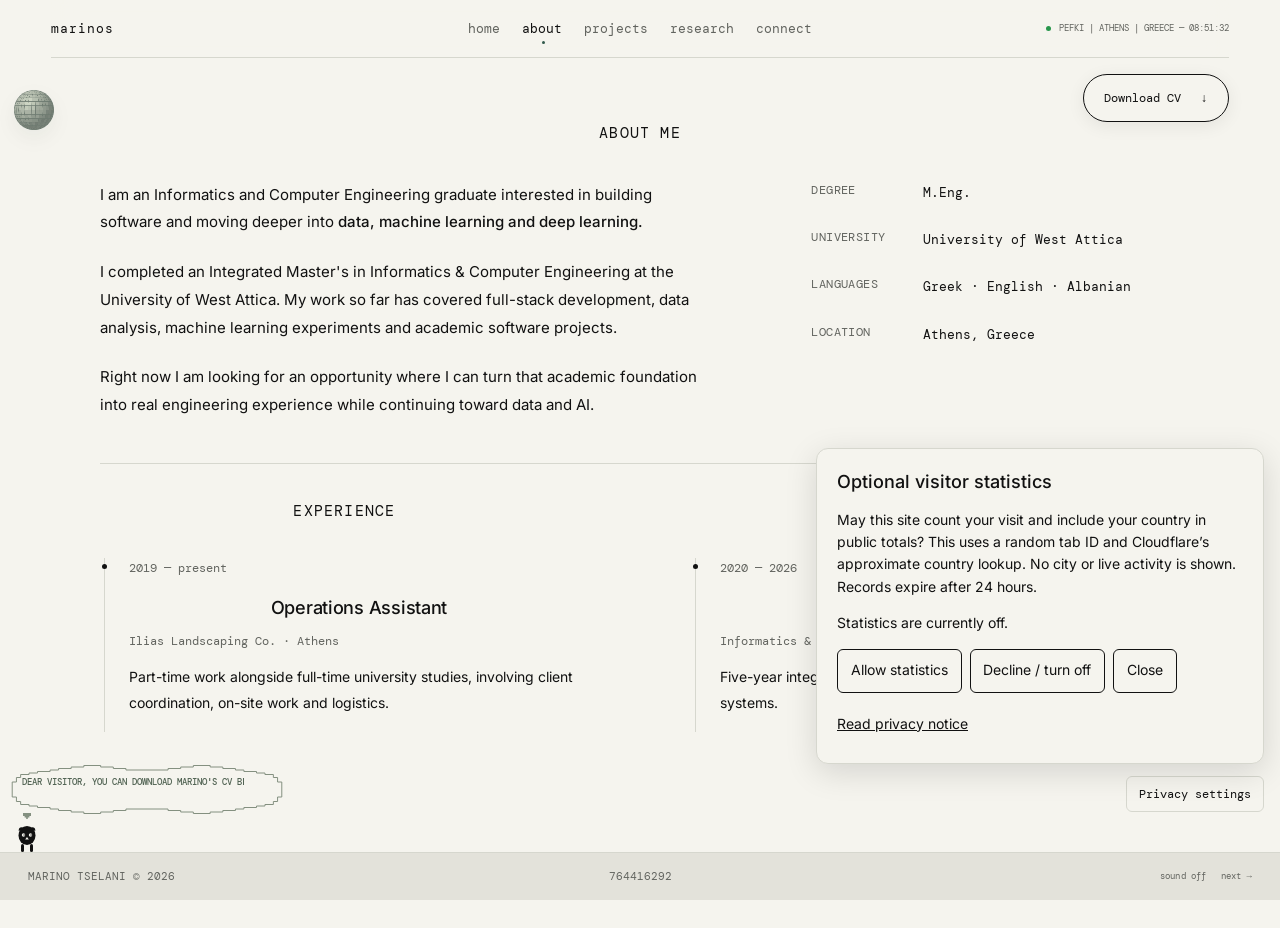
==== about.html @ c74b173d "Refresh cached assets for privacy rollout" ====
<!doctype html>
<html lang="en">
  <head>
    <meta charset="UTF-8" />
    <meta name="viewport" content="width=device-width, initial-scale=1.0" />
    <title>Marinos Tselani — About</title>
    <meta
      name="description"
      content="Marinos Tselani — Informatics and Computer Engineering graduate focused on software, data and AI."
    />

    <!-- External CSS -->
    <link rel="stylesheet" href="style.css?v=privacy-20261013" />

    <!-- External JS -->
    <script src="page-data.js?v=privacy-20261013" defer></script>
    <script src="page-router.js" defer></script>
    <script src="main.js?v=privacy-20261013" defer></script>
    <script src="home-archer.js" defer></script>
    <script src="disco-orb.js" defer></script>
    <script src="visitor-config.js" defer></script>
    <script src="privacy.js" defer></script>
    <script src="visitor-countries.js" defer></script>
    <script src="connect-globe.js" defer></script>
    <script src="globe-merge.js" defer></script>
  </head>

  <body>
    <a class="skip-link" href="#main">Skip to content</a>
    <div class="page">
      <header class="topbar">
        <a class="logo" href="index.html">marinos</a>

        <nav class="nav" id="nav" aria-label="Main navigation">
<a href="index.html">home</a>
<a href="about.html" aria-current="page">about</a>
<a href="work.html">projects</a>
<a href="research.html">research</a>
<a href="contact.html">connect</a>
</nav>

        <div class="top-meta"><span class="local-time-dot" aria-hidden="true"></span><span>PEFKI | ATHENS | GREECE — <time class="athens-clock" aria-label="Local time in Athens">--:--:--</time></span></div>
        <button class="menu" id="menu" aria-label="Open menu" aria-expanded="false" aria-controls="nav">☰</button>
      </header>

      <main id="main" class="page-content about-page">
        <button type="button" class="cv-download" aria-label="Download Marino Tselani's CV (PDF)">
          <span>Download CV</span><span aria-hidden="true">↓</span>
        </button>
<section id="about">
          <div class="section-grid">
            

            <div class="reveal">
              <h1 class="section-title typing-heading" style="--heading-characters: 8"><span class="visually-hidden">about me</span><span class="heading-typing" aria-hidden="true">about me</span></h1>

              <div class="about-copy">
                <div>
                  <p class="intro">
                    I am an Informatics and Computer Engineering graduate
                    interested in building software and moving deeper into
                    <em>data, machine learning and deep learning.</em>
                  </p>

                  <p>
                    I completed an Integrated Master's in Informatics & Computer
                    Engineering at the University of West Attica. My work so far
                    has covered full-stack development, data analysis, machine
                    learning experiments and academic software projects.
                  </p>

                  <p>
                    Right now I am looking for an opportunity where I can turn
                    that academic foundation into real engineering experience
                    while continuing toward data and AI.
                  </p>
                </div>

                <div class="info-list">
                  <div class="info-row">
                    <span>degree</span><span>M.Eng.</span>
                  </div>
                  <div class="info-row">
                    <span>university</span
                    ><span>University of West Attica</span>
                  </div>
                  <div class="info-row">
                    <span>languages</span
                    ><span>Greek · English · Albanian</span>
                  </div>
                  <div class="info-row">
                    <span>location</span><span>Athens, Greece</span>
                  </div>
                </div>
              </div>
            </div>
          </div>
        </section><section id="experience" aria-label="Experience and education">
          <div class="background-timelines reveal">
            <div class="background-column" role="group" aria-labelledby="experience-title">
              <h2 class="section-title" id="experience-title">experience</h2>
              <div class="timeline">
                <article class="job">
                  <div class="job-date">2019 — present</div>
                  <div>
                    <h3>Operations Assistant</h3>
                    <div class="org">Ilias Landscaping Co. · Athens</div>
                    <p>
                      Part-time work alongside full-time university studies,
                      involving client coordination, on-site work and logistics.
                    </p>
                  </div>
                </article>
              </div>
            </div>
            <div class="background-column" role="group" aria-labelledby="education-title">
              <h2 class="section-title" id="education-title">education</h2>
              <div class="timeline">
                <article class="job">
                  <div class="job-date">2020 — 2026</div>
                  <div>
                    <h3>Integrated Master's</h3>
                    <div class="org">
                      Informatics & Computer Engineering · University of West
                      Attica
                    </div>
                    <p>
                      Five-year integrated degree with a focus on software and
                      information systems.
                    </p>
                  </div>
                </article>
              </div>
            </div>
          </div>
        </section>

</main>

      <footer class="site-footer">
        <div class="footer-side">Marino Tselani &copy; 2026</div>


        <div class="walker-track" aria-hidden="true">
          <div class="walker">
            <svg viewBox="0 0 30 30">
              <rect
                class="leg-a"
                x="9"
                y="21"
                width="3"
                height="8"
                rx="1.5"
                fill="var(--fg)"
              />
              <rect
                class="leg-b"
                x="18"
                y="21"
                width="3"
                height="8"
                rx="1.5"
                fill="var(--fg)"
              />
              <ellipse cx="15" cy="12.5" rx="8.5" ry="9.5" fill="var(--fg)" />
              <path d="M6.8 8 C6.2 4.8 9.2 2.8 12.2 5.4 Z" fill="var(--fg)" />
              <path
                d="M23.2 8 C23.8 4.8 20.8 2.8 17.8 5.4 Z"
                fill="var(--fg)"
              />
              <circle cx="11.5" cy="12" r="1.7" fill="var(--bg)" />
              <circle cx="18.5" cy="12" r="1.7" fill="var(--bg)" />
              <circle cx="11.5" cy="12" r=".65" fill="var(--fg)" />
              <circle cx="18.5" cy="12" r=".65" fill="var(--fg)" />
              <path d="M15 14 l-1.8 2.4 h3.6 z" fill="var(--bg)" />
            </svg>
          </div>
        </div>
      </footer>
    </div>
  </body>
</html>
---- style.css ----
@font-face {
  font-family: 'DM Mono';
  font-style: normal;
  font-weight: 300;
  font-display: swap;
  src: url(assets/fonts/dm-mono-300.ttf) format('truetype');
}
@font-face {
  font-family: 'DM Mono';
  font-style: normal;
  font-weight: 400;
  font-display: swap;
  src: url(assets/fonts/dm-mono-400.ttf) format('truetype');
}
@font-face {
  font-family: 'DM Mono';
  font-style: normal;
  font-weight: 500;
  font-display: swap;
  src: url(assets/fonts/dm-mono-500.ttf) format('truetype');
}
@font-face {
  font-family: 'Inter';
  font-style: normal;
  font-weight: 400;
  font-display: swap;
  src: url(assets/fonts/inter-400.ttf) format('truetype');
}
@font-face {
  font-family: 'Inter';
  font-style: normal;
  font-weight: 500;
  font-display: swap;
  src: url(assets/fonts/inter-500.ttf) format('truetype');
}
@font-face {
  font-family: 'Inter';
  font-style: normal;
  font-weight: 600;
  font-display: swap;
  src: url(assets/fonts/inter-600.ttf) format('truetype');
}

@font-face {
  font-family: "Cascadia Code";
  font-style: normal;
  font-weight: 400;
  font-display: swap;
  src: url("assets/fonts/cascadia-code-regular.ttf") format("truetype");
}
@font-face {
  font-family: "Cascadia Code";
  font-style: italic;
  font-weight: 400;
  font-display: swap;
  src: url("assets/fonts/cascadia-code-italic.ttf") format("truetype");
}

.privacy-settings {
  position: fixed; right: 1rem; bottom: 5.5rem; z-index: 80;
  font: .75rem/1.5 var(--mono); color: var(--fg); background: var(--bg);
  border: 1px solid var(--line); border-radius: 6px; padding: .5rem .75rem;
}
.privacy-panel {
  position: fixed; right: 1rem; bottom: 8.5rem; z-index: 90;
  width: min(28rem, calc(100% - 2rem)); max-height: calc(100dvh - 10rem);
  overflow-y: auto; padding: 1.25rem; background: var(--bg); color: var(--fg);
  border: 1px solid var(--line); border-radius: 12px; box-shadow: 0 8px 32px #0002;
  font: .875rem/1.6 var(--sans);
}
.privacy-panel[hidden] { display: none; }
.privacy-panel h2, .privacy-notice h2 { margin: 0 0 .75rem; font: 500 1.125rem/1.4 var(--sans); }
.privacy-actions { display: flex; flex-wrap: wrap; gap: .5rem; }
.privacy-actions button, .privacy-notice button {
  min-height: 44px; padding: .6rem .8rem; border: 1px solid var(--fg);
  border-radius: 6px; background: var(--bg); color: var(--fg); font: inherit;
}
.privacy-actions button:disabled { opacity: .5; }
.privacy-text-link { margin-top: .75rem; padding: .5rem 0; border: 0; background: none; color: inherit; text-decoration: underline; font: inherit; }
.privacy-notice { width: min(42rem, calc(100% - 2rem)); max-height: 80dvh; overflow: auto; padding: 1.5rem; background: var(--bg); color: var(--fg); border: 1px solid var(--line); border-radius: 12px; font: 1rem/1.65 var(--sans); }
.privacy-notice::backdrop { background: #0006; }
.privacy-notice h3 { font-size: 1rem; margin-top: 1.5rem; }
.privacy-notice a { text-decoration: underline; overflow-wrap: anywhere; }
@media (max-width: 640px) {
  .privacy-settings { bottom: 8.5rem; }
  .privacy-panel { bottom: 11.5rem; max-height: calc(100dvh - 13rem); }
}
:root {
  --bg: #f5f5f1;
  --fg: #111;
  --muted: #777;
  --line: #d9d9d2;
  --accent: #111;
  --serif: Georgia, "Times New Roman", serif;
  --mono: "DM Mono", monospace;
  --sans: Inter, system-ui, -apple-system, "Segoe UI", sans-serif;
}

* {
  box-sizing: border-box;
}
html {
  scroll-behavior: smooth;
}
body {
  margin: 0;
  background: var(--bg);
  color: var(--fg);
  font-family: var(--sans);
  font-size: 14px;
  line-height: 1.5;
  padding-bottom: 58px;
}
a {
  color: inherit;
  text-decoration: none;
}
button,
input {
  font: inherit;
}

.page {
  width: min(1440px, 100%);
  margin: auto;
  padding: 0 28px;
}

/* ---------- TOP BAR ---------- */
.topbar {
  position: sticky;
  top: 0;
  z-index: 20;
  display: grid;
  grid-template-columns: 1fr auto 1fr;
  align-items: center;
  min-height: 50px;
  border-bottom: 1px solid var(--line);
  background: rgba(245, 245, 241, 0.9);
  backdrop-filter: blur(12px);
}
.logo {
  font-family: var(--mono);
  font-size: 13px;
  letter-spacing: 0.08em;
  text-transform: lowercase;
}
.nav {
  display: flex;
  gap: 22px;
  justify-content: center;
}
.nav a {
  font-family: var(--mono);
  font-size: 11px;
  text-transform: lowercase;
  color: var(--muted);
  transition: color 0.2s ease;
}
.nav a:hover {
  color: var(--fg);
}
.top-meta {
  justify-self: end;
  font-family: var(--mono);
  font-size: 10px;
  color: var(--muted);
  text-transform: uppercase;
}

/* ---------- HOME / HERO ---------- */
.home {
  min-height: auto;
  display: grid;
  grid-template-rows: auto auto;
  padding-top: 40px;
  padding-bottom: 20px;
}
.hero {
  display: flex;
  flex-direction: column;
  justify-content: center;
  min-height: 38vh;
}
.kicker {
  font-family: var(--mono);
  font-size: 10px;
  text-transform: uppercase;
  letter-spacing: 0.12em;
  color: var(--muted);
  margin-bottom: 16px;
}
.hero h1 {
  margin: 0;
  font-family: var(--serif);
  font-size: clamp(48px, 8vw, 110px);
  line-height: 0.85;
  font-weight: 400;
  letter-spacing: -0.06em;
  max-width: 1000px;
}
.hero h1 span {
  display: block;
  font-style: italic;
  margin-left: 6vw;
}
.hero-bottom {
  display: grid;
  grid-template-columns: 1fr 1fr 1fr;
  gap: 20px;
  border-top: 1px solid var(--line);
  margin-top: 30px;
  padding-top: 12px;
}
.meta-label {
  display: block;
  font-family: var(--mono);
  font-size: 9px;
  text-transform: uppercase;
  color: var(--muted);
  margin-bottom: 4px;
}
.meta-value {
  font-size: 12px;
}

/* ---------- TICKER ---------- */
.ticker {
  overflow: hidden;
  border-top: 1px solid var(--line);
  border-bottom: 1px solid var(--line);
  white-space: nowrap;
}
.ticker-track {
  display: inline-flex;
  gap: 50px;
  padding: 8px 0;
  min-width: max-content;
  animation: ticker 28s linear infinite;
}
.ticker span {
  font-family: var(--mono);
  font-size: 10px;
  text-transform: uppercase;
  color: var(--muted);
}
@keyframes ticker {
  from {
    transform: translateX(0);
  }
  to {
    transform: translateX(-50%);
  }
}

/* ---------- SECTIONS ---------- */
section {
  border-bottom: 1px solid var(--line);
  padding: 50px 0;
}
.section-grid {
  display: grid;
  grid-template-columns: 140px 1fr;
  gap: 30px;
}
.section-index {
  font-family: var(--mono);
  font-size: 10px;
  color: var(--muted);
  text-transform: uppercase;
  position: sticky;
  top: 70px;
  align-self: start;
}
.section-title {
  margin: 0 0 30px;
  font-family: var(--serif);
  font-size: clamp(36px, 5vw, 64px);
  line-height: 0.95;
  font-weight: 400;
  letter-spacing: -0.04em;
}
.intro {
  max-width: 720px;
  font-size: 18px;
  line-height: 1.4;
}
.intro em {
  font-family: var(--serif);
}

/* ---------- ABOUT ---------- */
.about-copy {
  display: grid;
  grid-template-columns: 1.4fr 0.6fr;
  gap: 40px;
}
.about-copy p {
  margin: 0 0 16px;
  font-size: 15px;
  max-width: 650px;
}
.info-list {
  border-top: 1px solid var(--line);
}
.info-row {
  display: grid;
  grid-template-columns: 90px 1fr;
  gap: 15px;
  padding: 8px 0;
  border-bottom: 1px solid var(--line);
}
.info-row span:first-child {
  font-family: var(--mono);
  font-size: 10px;
  text-transform: uppercase;
  color: var(--muted);
}

/* ---------- PROJECTS ---------- */
.project-list {
  border-top: 1px solid var(--line);
}
.project {
  position: relative;
  display: grid;
  grid-template-columns: 50px 1fr 180px;
  gap: 15px;
  align-items: start;
  padding: 14px 0;
  border-bottom: 1px solid var(--line);
  transition: padding 0.25s ease;
}
.project:hover {
  padding-left: 10px;
  padding-right: 10px;
}
.project-number {
  font-family: var(--mono);
  font-size: 10px;
  color: var(--muted);
}
.project h3 {
  margin: 0 0 4px;
  font-family: var(--serif);
  font-size: 20px;
  font-weight: 400;
  letter-spacing: -0.01em;
}
.project p {
  margin: 0;
  max-width: 650px;
  color: var(--muted);
  font-size: 13px;
}
.project-tech {
  justify-self: end;
  font-family: var(--mono);
  font-size: 9px;
  line-height: 1.7;
  text-align: right;
  text-transform: uppercase;
  color: var(--muted);
}
.project-arrow {
  position: absolute;
  right: 0;
  top: 14px;
  opacity: 0;
  transform: translateX(-8px);
  transition: 0.25s ease;
}
.project:hover .project-arrow {
  opacity: 1;
  transform: translateX(0);
}

/* ---------- EXPERIENCE ---------- */
.timeline {
  border-top: 1px solid var(--line);
}
.job {
  display: grid;
  grid-template-columns: 130px 1fr;
  gap: 20px;
  padding: 16px 0;
  border-bottom: 1px solid var(--line);
}
.job-date {
  font-family: var(--mono);
  font-size: 10px;
  color: var(--muted);
}
.job h3 {
  margin: 0 0 2px;
  font-family: var(--serif);
  font-weight: 400;
  font-size: 20px;
}
.job .org {
  font-family: var(--mono);
  font-size: 10px;
  color: var(--muted);
  text-transform: uppercase;
}
.job p {
  margin: 6px 0 0;
  max-width: 650px;
  color: var(--muted);
  font-size: 13px;
}

/* ---------- RESEARCH ---------- */
.research {
  display: grid;
  grid-template-columns: 1fr 1fr;
  gap: 30px;
}
.big-quote {
  font-family: var(--serif);
  font-size: 24px;
  line-height: 1.2;
  letter-spacing: -0.02em;
}
.research p {
  color: var(--muted);
  max-width: 600px;
  margin-top: 0;
  font-size: 13px;
}
.paper {
  margin-top: 20px;
  padding-top: 12px;
  border-top: 1px solid var(--line);
}
.paper-title {
  font-family: var(--serif);
  font-size: 18px;
}
.paper-link {
  display: inline-block;
  margin-top: 8px;
  font-family: var(--mono);
  font-size: 10px;
  text-transform: uppercase;
  border-bottom: 1px solid var(--fg);
}

/* ---------- CONNECT ---------- */
.connect {
  min-height: auto;
  padding-top: 60px;
  padding-bottom: 40px;
  display: flex;
  flex-direction: column;
  justify-content: space-between;
}
.connect-title {
  font-family: var(--serif);
  font-size: clamp(48px, 8vw, 95px);
  line-height: 0.85;
  letter-spacing: -0.06em;
  font-weight: 400;
  max-width: 1000px;
  margin-bottom: 30px;
}
.connect-title em {
  display: block;
  margin-left: 6vw;
}
.links {
  display: flex;
  flex-wrap: wrap;
  gap: 20px;
  border-top: 1px solid var(--line);
  padding-top: 14px;
}
.links a {
  font-family: var(--mono);
  font-size: 11px;
  text-transform: uppercase;
  border-bottom: 1px solid transparent;
}
.links a:hover {
  border-color: var(--fg);
}

/* ---------- FOOTER ---------- */
footer {
  display: grid;
  grid-template-columns: 1fr 1fr 1fr;
  padding: 12px 0 20px;
  font-family: var(--mono);
  font-size: 9px;
  color: var(--muted);
  text-transform: uppercase;
}
footer div:nth-child(2) {
  text-align: center;
}
footer div:last-child {
  text-align: right;
}

/* ---------- FIXED WALKER FOOTER ---------- */
.site-footer {
  position: fixed;
  left: 0;
  right: 0;
  bottom: 0;
  z-index: 50;
  height: 50px;
  background: rgba(245, 245, 241, 0.94);
  backdrop-filter: blur(12px);
  border-top: 1px solid var(--line);
  display: grid;
  grid-template-columns: 1fr 1fr 1fr;
  align-items: center;
  padding: 0 28px;
  overflow: hidden;
}

.footer-side {
  font-family: var(--mono);
  font-size: 9px;
  color: var(--muted);
  text-transform: uppercase;
}
.footer-side.center {
  text-align: center;
}
.footer-side.right {
  text-align: right;
}

.walker-track {
  position: absolute;
  left: 0;
  right: 0;
  bottom: 0;
  height: 25px;
  pointer-events: none;
  overflow: hidden;
}

.walker {
  position: absolute;
  left: -45px;
  bottom: 1px;
  width: 26px;
  height: 26px;
  animation: walkAcross 26s linear infinite;
}

.walker svg {
  width: 100%;
  height: 100%;
  display: block;
  overflow: visible;
  transform-origin: 50% 100%;
  animation: walkerBob 1.52s ease-in-out infinite;
}

.walker .leg-a,
.walker .leg-b {
  transform-box: view-box;
  animation: walkerStride 1.52s cubic-bezier(.45, 0, .55, 1) infinite;
}
.walker .leg-a {
  transform-origin: 10.5px 21px;
}
.walker .leg-b {
  transform-origin: 19.5px 21px;
  animation-delay: -.76s;
}

@keyframes walkAcross {
  from { transform: translateX(0); }
  to { transform: translateX(calc(100vw + 80px)); }
}

/* Two soft rises per stride, with a little weight shifting between feet. */
@keyframes walkerBob {
  0%, 100% { transform: translateY(0) rotate(-1.5deg); }
  25% { transform: translateY(-.8px) rotate(0deg); }
  50% { transform: translateY(0) rotate(1.5deg); }
  75% { transform: translateY(-.8px) rotate(0deg); }
}

/* The returning foot lifts slightly; both legs meet the loop seamlessly. */
@keyframes walkerStride {
  0%, 100% { transform: translateY(0) rotate(-18deg); }
  25% { transform: translateY(0) rotate(0deg); }
  50% { transform: translateY(0) rotate(18deg); }
  75% { transform: translateY(-1.3px) rotate(0deg); }
}
/* ---------- REVEAL ---------- */
.js-reveal .reveal {
  opacity: 0;
  transform: translateY(20px);
  transition:
    opacity 0.6s ease,
    transform 0.6s ease;
}
.js-reveal .reveal.visible {
  opacity: 1;
  transform: none;
}

/* ---------- MOBILE RESPONSIVE ---------- */
@media (max-width: 800px) {
  body {
    padding-bottom: 60px;
  }
  .site-footer {
    height: 60px;
    padding: 0 18px;
    grid-template-columns: 1fr 1fr;
  }
  .footer-side.center {
    display: none;
  }
  .footer-side.right {
    text-align: right;
  }
  .walker-track {
    height: 24px;
  }
  .page {
    padding: 0 18px;
  }
  .topbar {
    grid-template-columns: 1fr auto;
  }
  .nav {
    display: none;
    position: absolute;
    top: 50px;
    left: 0;
    right: 0;
    background: var(--bg);
    border-bottom: 1px solid var(--line);
    padding: 16px;
    flex-direction: column;
    gap: 12px;
  }
  .nav.open {
    display: flex;
  }
  .top-meta {
    display: none;
  }
  .menu {
    display: block;
    border: 0;
    background: none;
    font-family: var(--mono);
    font-size: 14px;
  }
  .hero h1 {
    font-size: clamp(48px, 14vw, 80px);
  }
  .hero h1 span {
    margin-left: 8vw;
  }
  .hero-bottom {
    grid-template-columns: 1fr;
    gap: 12px;
  }
  section {
    padding: 40px 0;
  }
  .section-grid {
    grid-template-columns: 1fr;
    gap: 20px;
  }
  .section-index {
    position: static;
  }
  .section-title {
    margin-bottom: 25px;
  }
  .about-copy,
  .research {
    grid-template-columns: 1fr;
    gap: 25px;
  }
  .project {
    grid-template-columns: 35px 1fr;
  }
  .project-tech {
    grid-column: 2;
    justify-self: start;
    text-align: left;
  }
  .project-arrow {
    display: none;
  }
  .job {
    grid-template-columns: 1fr;
    gap: 6px;
  }
  .connect-title {
    font-size: clamp(48px, 14vw, 80px);
  }
  footer {
    grid-template-columns: 1fr;
    gap: 6px;
  }
  footer div {
    text-align: left !important;
  }
}

@media (min-width: 801px) {
  .menu {
    display: none;
  }
}

/* Editorial refinement */
:root { --bg: #f5f4ee; --muted: #62645f; --line: #d6d7ce; --accent: #31594b; }
::selection { background: #cbdac5; color: #111; }
:focus-visible { outline: 2px solid var(--accent); outline-offset: 5px; }
.skip-link { position: fixed; top: -80px; left: 20px; z-index: 100; padding: 12px; background: var(--fg); color: var(--bg); }
.skip-link:focus { top: 12px; }
.page { padding-inline: clamp(20px, 4vw, 64px); }
.topbar { min-height: 58px; background: rgba(245,244,238,.95); }
.nav a { padding-block: 14px; position: relative; }
.nav a[aria-current="page"] { color: var(--fg); }
.nav a[aria-current="page"]::after { content: ''; position: absolute; height: 3px; width: 3px; border-radius: 50%; background: var(--accent); bottom: 8px; left: 50%; }
section { scroll-margin-top: 82px; padding-block: 88px; }
.home { padding-block: 56px 30px; }
.hero { position: relative; min-height: 430px; padding-bottom: 25px; }
.hero h1 { font-size: clamp(80px, 11vw, 154px); line-height: .89; }
.hero h1 span { margin-top: 7px; }
.kicker { margin-bottom: 34px; }
.hero-note { position: absolute; right: 0; bottom: 28px; width: 32%; }
.availability { font: 10px var(--mono); text-transform: uppercase; letter-spacing: .05em; }
.availability i { display: inline-block; width: 6px; height: 6px; background: var(--accent); border-radius: 50%; margin-right: 7px; }
.hero-note p { font-size: clamp(18px, 2vw, 26px); line-height: 1.35; letter-spacing: -.04em; }
.hero-actions { display: flex; flex-wrap: wrap; gap: 16px; font: 10px var(--mono); }
.hero-actions a { border-bottom: 1px solid var(--line); padding-block: 8px; }
.hero-actions a:hover { border-color: var(--fg); }
.hero-bottom { margin-top: 12px; padding-top: 20px; }
.ticker-track { gap: 0; }
.ticker-track span { padding-right: 50px; }
.section-grid { grid-template-columns: 160px minmax(0,1fr); gap: 32px; }
.section-index { top: 95px; }
.section-title { font-size: clamp(44px, 6vw, 80px); margin-bottom: 40px; }
.about-copy { grid-template-columns: minmax(0,1.3fr) minmax(0,.7fr); }
.about-copy p.intro { font-size: 21px; line-height: 1.5; }
.about-copy p:not(.intro) { color: var(--muted); line-height: 1.8; }
.info-row { padding-block: 13px; font-size: 12px; }
.project { grid-template-columns: 36px minmax(0,1fr) 135px; padding-block: 27px; gap: 20px; transition: background .25s; }
.project:hover { padding: 27px 0; background: #eeeee5; }
.project h3 { font-family: var(--serif); font-size: clamp(24px, 2.6vw, 34px); font-weight: 400; line-height: 1.15; margin: 0 0 14px; letter-spacing: -.025em; }
.project p { color: var(--muted); font-size: 14px; line-height: 1.7; max-width: 540px; margin: 0; }
.project-tech { font: 10px/1.9 var(--mono); color: var(--muted); }
.repo-label { display: block; margin-top: 10px; color: var(--accent); font: 10px var(--mono); letter-spacing: 0; }
.big-quote { font-size: clamp(28px,3.2vw,42px); max-width: 450px; }
.research p { font-family: var(--sans); font-size: 14px; line-height: 1.8; }
.job { padding-block: 25px; }
.job h3 { font-size: 26px; }
.connect { padding-block: 75px 65px; }
.connect .section-index { position: static; margin-bottom: 36px; }
.connect-title { font-size: clamp(80px,12vw,160px); }
.links a { padding-block: 10px; }
.site-footer { height: 48px; padding: 0 28px; background: #e3e2da; }
body { padding-bottom: 48px; }
@media (max-width: 1000px) {
 .section-grid { grid-template-columns: 110px minmax(0,1fr); }
 .hero-note { width: 34%; }
 .top-meta { font-size: 8px; }
}
@media (max-width: 800px) {
 .nav { top: 58px; padding: 12px 20px; box-shadow: 0 18px 24px #1111110a; gap: 0; }
 .nav a { padding-block: 14px; }
 .nav a[aria-current="page"]::after { left: auto; right: 0; bottom: 50%; }
 .menu { min-width: 44px; min-height: 44px; cursor: pointer; }
 .home { padding-top: 34px; }
 .hero { min-height: 0; }
 .hero h1 { font-size: clamp(72px,16vw,120px); }
 .kicker { font-size: 9px; max-width: 270px; line-height: 1.8; margin-bottom: 24px; }
 .hero-note { position: static; width: 100%; margin-top: 38px; }
 .hero-note p { font-size: 22px; }
 .hero-note p br { display: none; }
 .hero-actions { gap: 24px; }
 .hero-bottom { grid-template-columns: 1fr 1fr; gap: 20px; }
 .hero-bottom > div:last-child { grid-column: 1 / -1; }
 section { padding-block: 56px; }
 .section-grid, .about-copy { grid-template-columns: minmax(0,1fr); }
 .section-grid { gap: 26px; }
 .project { grid-template-columns: 24px minmax(0,1fr); gap: 12px; }
 .project-tech { grid-column: 2; line-height: 1.8; }
 .project-tech br { display: none; }
 .project-tech br::after { content: ' / '; }
 .project-tech { display: flex; flex-wrap: wrap; gap: 6px 12px; }
 .site-footer { padding-inline: 20px; }
 .site-footer .footer-side.right { text-align: right !important; }
}
@media (prefers-reduced-motion: reduce) {
 html { scroll-behavior: auto; }
 *, *::before, *::after { animation: none !important; transition: none !important; }
 .js-reveal .reveal { opacity: 1; transform: none; }
 .walker { left: 46%; }
}

.project-tech span { display: block; }

/* Separate pages share a consistent shell. */
.page-content { min-height: calc(100svh - 114px); }
.page-content > section:first-child { border-bottom: 0; }
.page-content > .home { min-height: calc(100svh - 114px); display: flex; flex-direction: column; justify-content: center; }
.page-content > .home .hero { flex: 1; }
.page-content > .home .hero-bottom { margin-bottom: 14px; }
.page-content > .connect { min-height: calc(100svh - 114px); }
.page-content > #about { padding-bottom: 30px; }
.page-content > #experience { padding-top: 35px; }
@media (max-width: 800px) {
 .page-content > .home .hero { flex: none; }
 .page-content > .home { gap: 28px; }
 .page-content > .connect { justify-content: center; gap: 24px; }
 .page-content > .connect .section-index { margin-bottom: 0; }
}

/* The character walks on the footer's top border, above its content. */
.site-footer { overflow: visible; grid-template-columns: 1fr; padding-block: 0; text-align: center; }
.site-footer .footer-side { text-transform: none; }
.walker-track { top: auto; bottom: 100%; height: 36px; overflow: hidden; }
.walker { bottom: 0; width: 30px; height: 30px; }
body { padding-bottom: 84px; }

/* Quiet landing page: navigation, open space, and the walking footer. */
.visually-hidden {
  position: absolute; width: 1px; height: 1px; padding: 0; margin: -1px;
  overflow: hidden; clip-path: inset(50%); white-space: nowrap; border: 0;
}
body.minimal-home { padding-bottom: 48px; }
.minimal-home .page-content { min-height: calc(100svh - 114px); }

/* Centred welcome with a silent, idle orb. Audio reactivity can be added later. */
body.welcome-home { padding-bottom: 84px; }
.welcome-home .page-content { min-height: calc(100svh - 150px); display: grid; place-items: center; }
.welcome {
  position: relative; top: -56px; width: 100%; padding: 30px 0 36px; text-align: center;
  display: flex; flex-direction: column; align-items: center;
}
.welcome-eyebrow { margin: 2px 0 19px; font: 10px/1.8 var(--mono); letter-spacing: .13em; text-transform: uppercase; color: var(--muted); }
.welcome h1 { margin: 0; font: 400 clamp(34px, 5.5vw, 72px)/1.12 "Cascadia Code", Consolas, monospace; letter-spacing: -.045em; }
.welcome h1 em { font-weight: 400; }
.welcome-intro { margin: 22px 0 0; font-family: "Cascadia Code", Consolas, monospace; font-size: 14px; line-height: 1.85; color: var(--muted); max-width: 430px; }
.welcome-links { display: flex; justify-content: center; flex-wrap: wrap; gap: 10px 28px; margin-top: 26px; }
.welcome-links a { font: 11px/1.5 var(--mono); padding: 12px 0; border-bottom: 1px solid var(--line); transition: border-color .2s, color .2s; }
.welcome-links a:hover { color: var(--accent); border-color: var(--accent); }
.welcome-links span { display: inline-block; margin-left: 8px; }
.welcome-orbit { position: relative; top: -24px; width: min(320px, 100%); height: 230px; isolation: isolate; }
.orb-drift { position: absolute; left: 50%; top: 47%; width: 96px; height: 96px; margin: -48px 0 0 -48px; animation: orb-drift 7s ease-in-out infinite; }
.orb-vibration { width: 100%; height: 100%; animation: orb-vibration 2.8s ease-in-out infinite; }
.welcome-orb {
  width: 100%; height: 100%; border-radius: 50%;
  background: radial-gradient(ellipse at 30% 22%, #ffffffeb 0%, #e0e5dc 16%, #99aaa0 39%, #526960 62%, #233d33 83%, #172f26 100%);
  box-shadow: inset -9px -12px 17px #152c3940, inset 4px 3px 10px #ffffff8a, 0 8px 24px #22382d18;
  position: relative;
}
.welcome-orb::after { content: ''; position: absolute; inset: 8%; border-radius: 50%; background: radial-gradient(ellipse at 35% 18%, #fff9, transparent 46%); }
.orb-wave { position: absolute; inset: 0; border: 1px solid #506d5d; border-radius: 50%; opacity: 0; animation: orb-wave 4.8s ease-out infinite; z-index: -1; }
.orb-wave:nth-child(2) { animation-delay: -1.6s; }
.orb-wave:nth-child(3) { animation-delay: -3.2s; }
.orb-shadow { position: absolute; left: 50%; bottom: 20px; width: 80px; height: 8px; margin-left: -40px; border-radius: 50%; background: #344b3824; filter: blur(6px); animation: orb-shadow 7s ease-in-out infinite; }
@keyframes orb-drift {
  0%,100% { transform: translate(-7px, 4px); }
  35% { transform: translate(8px, -9px); }
  70% { transform: translate(3px, -2px); }
}
@keyframes orb-vibration {
  0%,100% { transform: scale(1); }
  43% { transform: translate(.7px,-.5px) scale(1.025); }
  50% { transform: translate(-.7px,.5px) scale(1.015); }
  58% { transform: translate(.5px,0) scale(1.025); }
}
@keyframes orb-wave {
  0% { transform: scale(.85); opacity: 0; }
  18% { opacity: .22; }
  100% { transform: scale(2.5); opacity: 0; }
}
@keyframes orb-shadow {
  0%,100% { transform: scaleX(1); opacity: .8; }
  35% { transform: scaleX(.8); opacity: .45; }
  70% { transform: scaleX(.9); opacity: .65; }
}
@media (max-width: 480px) {
  .welcome { top: -28px; padding-top: 15px; }
  .welcome-orbit { top: -16px; height: 200px; }
  .orb-drift { width: 80px; height: 80px; margin: -40px 0 0 -40px; }
  .welcome-eyebrow { font-size: 9px; letter-spacing: .08em; }
  .welcome-intro { font-size: 13px; }
  .welcome-links { gap: 10px 22px; }
}
@media (prefers-reduced-motion: reduce) {
  .orb-wave { opacity: .12; transform: scale(1.65); }
  .orb-wave:nth-child(2), .orb-wave:nth-child(3) { display: none; }
}

/* A quiet multilingual greeting with a stable footprint between languages. */
.welcome-greeting {
  margin: 2px 0 19px;
  min-height: 42px;
  width: 100%;
  font: 400 clamp(22px, 4.5vw, 30px)/1.4 "Cascadia Code", Consolas, monospace;
  color: var(--fg);
}
.welcome-word {
  display: inline-block;
  opacity: 1;
  transform: translateY(0);
  transition: opacity 350ms ease, transform 350ms ease;
}
.welcome-word.is-changing { opacity: 0; transform: translateY(5px); }
/* Home navigation lives beneath the introduction. */
.welcome-home .topbar { grid-template-columns: 1fr auto; }
.welcome-home .welcome-links { align-items: center; flex-wrap: nowrap; gap: clamp(4px, 1.3vw, 12px); }
.welcome-home .welcome-links a { font-size: clamp(9px, 2.4vw, 11px); border-bottom-color: transparent; }
.welcome-home .welcome-links a:hover,
.welcome-home .welcome-links a[aria-current="page"] { color: var(--accent); border-bottom-color: var(--accent); }
.welcome-home .welcome-links .nav-divider { margin: 0; color: var(--muted); font: 11px/1 var(--mono); }
.welcome-prefix { display: inline-block; width: 4.2ch; margin-right: .45em; overflow: hidden; vertical-align: baseline; font-size: .45em; letter-spacing: -.025em; white-space: nowrap; animation: welcome-prefix-fade 2s ease-in-out 4s forwards; }
@media (max-width: 480px) {
  .welcome h1 { font-size: clamp(22px, 6.2vw, 30px); }
}
@keyframes welcome-prefix-fade {
  from { opacity: 1; width: 4.2ch; margin-right: .45em; }
  to { opacity: 0; width: 0; margin-right: 0; }
}

/* The footer companion pauses, blinks, and looks in his walking direction. */
.walker.walker-behavior { left: 0; animation: none; will-change: transform; }
.walker-behavior svg,
.walker-behavior .leg-a,
.walker-behavior .leg-b { animation: none; transition: none; }
.walker-behavior.is-resting svg,
.walker-behavior.is-resting .leg-a,
.walker-behavior.is-resting .leg-b { animation: none; transform: none; }
.walker-behavior circle { transform-box: fill-box; transform-origin: center; }
.walker-behavior circle[r=".65"] { translate: .6px 0; transition: translate .35s ease; }
.walker-behavior.is-facing-left circle[r=".65"] { translate: -.6px 0; }
.walker-behavior.is-blinking circle { animation: walkerBlink .22s ease-in-out; }
@keyframes walkerBlink {
  0%, 100% { transform: scaleY(1); }
  45%, 55% { transform: scaleY(.08); }
}
/* Home-only: a, i and o become the archer; the remaining letters close to mrns. */
.logo-morph { position: relative; width: 4.9em; height: 24px; display: flex; align-items: center; overflow: visible; }
.logo-letters { display: flex; letter-spacing: 0; }
.logo-letters > span { display: inline-block; width: .7em; flex: none; }
.home-archer { position: absolute; left: 64px; bottom: -1px; width: 48px; height: 43.5px; overflow: visible; pointer-events: none; color: var(--fg); }
.archer-figure { opacity: 0; transition: opacity .75s ease; }
.archer-loaded-arrow { opacity: 0; }
.letters-merging .logo-letters > :is([data-letter="a"], [data-letter="i"], [data-letter="o"]) { animation: logo-letter-merge 1.8s cubic-bezier(.4, 0, .2, 1) forwards; }
.logo-letters > :is([data-letter="r"], [data-letter="n"], [data-letter="s"]) { transition: transform 1s ease-in-out; }
.archer-ready [data-letter="r"] { transform: translateX(-.7em); }
.archer-ready [data-letter="n"] { transform: translateX(-1.4em); }
.archer-ready [data-letter="s"] { transform: translateX(-2.1em); }
.archer-ready .archer-figure { opacity: 1; }
.archer-flight { position: fixed; inset: 0; width: 100%; height: 100%; z-index: 55; pointer-events: none; overflow: hidden; color: var(--fg); }
@keyframes logo-letter-merge {
  0% { transform: translate(0, 0); opacity: 1; }
  75% { transform: translate(var(--merge-x), var(--merge-y)); opacity: 1; }
  100% { transform: translate(var(--merge-x), var(--merge-y)) scale(.65); opacity: 0; }
}
@media (prefers-reduced-motion: reduce) {
  .home-archer, .archer-flight { display: none; }
  .logo-letters > span { transform: none !important; opacity: 1 !important; }
}
/* Quiet, keyboard-accessible music control alongside the footer credit. */
.site-footer.has-music { grid-template-columns: 1fr auto; gap: 16px; text-align: left; }
.sound-toggle {
  appearance: none;
  border: 0;
  padding: 12px 0 12px 12px;
  background: transparent;
  color: var(--muted);
  font: 10px/1.4 var(--mono);
  letter-spacing: .02em;
  cursor: pointer;
  min-height: 44px;
  transition: color .2s ease;
}
.sound-toggle:hover, .sound-toggle[aria-pressed="true"] { color: var(--fg); }
.sound-toggle:focus-visible { outline: 1px solid var(--fg); outline-offset: 3px; border-radius: 2px; }

/* Live bass and amplitude from the music analyser drive the orb and its rings. */
.welcome-orbit { --music-bass: 0; --music-level: 0; --music-kick: 0; --music-shimmer: 0; }
.welcome-orb { transform: scale(1); transition: transform .35s ease; }
.is-sound-reactive .orb-vibration { animation-play-state: paused; }
.is-sound-reactive .welcome-orb {
  transform: scale(calc(1 + var(--music-bass) * .24 + var(--music-kick) * .09));
  transition: none;
}
.is-sound-reactive .orb-wave { animation: none; opacity: 0; }
.music-ripple {
  position: absolute;
  inset: 0;
  border: 1px solid #506d5d;
  border-radius: 50%;
  opacity: 0;
  pointer-events: none;
  z-index: -1;
}
@media (prefers-reduced-motion: reduce) {
  .music-ripple { display: none; }
}
@media (prefers-reduced-motion: reduce) {
  .welcome-orb { transform: none !important; transition: none; }
}

/* High percussion gently shifts the existing reflection instead of flashing. */
.is-sound-reactive .welcome-orb::after {
  transform: translateY(calc(var(--music-shimmer) * -1.5px));
  opacity: calc(.82 + var(--music-shimmer) * .18);
}
@media (prefers-reduced-motion: reduce) {
  .is-sound-reactive .welcome-orb::after { transform: none; opacity: 1; }
}
/* A small companion follows the viewport perimeter, outside the reading column. */
.welcome-orbit.orb-companion {
  position: fixed; inset: 90px auto auto 14px; width: 40px; height: 40px;
  z-index: 40; opacity: .65; pointer-events: none;
  animation: companion-travel 90s linear infinite;
}
.orb-companion .orb-drift { top: 0; left: 0; margin: 0; width: 40px; height: 40px; animation: none; }
.orb-companion .orb-shadow { display: none; }
.orb-companion .music-ripple { border-color: #506d5d70; }
@keyframes companion-travel {
  0%, 100% { transform: translate(0, 0); }
  24% { transform: translate(0, calc(100dvh - 190px)); }
  26% { transform: translate(12px, calc(100dvh - 178px)); }
  49% { transform: translate(calc(100vw - 80px), calc(100dvh - 178px)); }
  51% { transform: translate(calc(100vw - 68px), calc(100dvh - 190px)); }
  74% { transform: translate(calc(100vw - 68px), 0); }
  76% { transform: translate(calc(100vw - 80px), -12px); }
  98% { transform: translate(12px, -12px); }
}
@media (max-width: 800px), (prefers-reduced-motion: reduce) {
  .welcome-orbit.orb-companion { animation: none; inset: auto 14px 66px auto; width: 32px; height: 32px; opacity: .45; }
  .orb-companion .orb-drift { width: 32px; height: 32px; }
  .orb-companion .music-ripple, .orb-companion .orb-wave { display: none; }
}

/* Minimal scrollbars retain native dragging, wheel, touch, and keyboard input. */
html {
  scrollbar-width: thin;
  scrollbar-color: #8b998c transparent;
}
::-webkit-scrollbar { width: 5px; height: 5px; }
::-webkit-scrollbar-track { background: transparent; }
::-webkit-scrollbar-thumb {
  background: #8b998c;
  border-radius: 999px;
}
::-webkit-scrollbar-thumb:hover { background: #526960; }
::-webkit-scrollbar-button { display: none; width: 0; height: 0; }
::-webkit-scrollbar-corner { background: transparent; }
@media (forced-colors: active) {
  html { scrollbar-color: auto; }
}

.music-controls { display: flex; align-items: center; gap: 14px; }
.music-controls .sound-toggle { padding-inline: 0; }
.next-track { font-size: 9px; }
.next-track:disabled { opacity: .35; cursor: default; }

.music-status:not([hidden]) {
  position: absolute; right: 20px; bottom: calc(100% + 8px);
  max-width: min(340px, calc(100vw - 40px)); padding: 8px 12px;
  color: var(--fg); background: var(--bg); border: 1px solid var(--line);
  font: 10px/1.5 var(--mono); text-align: left;
}

/* Uppercase footer with a quiet, continuously updating seconds counter. */
.site-footer .footer-side, .footer-counter { text-transform: uppercase; }
.site-footer .sound-toggle { text-transform: none; }
.site-footer.has-counter { grid-template-columns: 1fr auto 1fr; gap: 16px; }
.has-counter .footer-side { grid-column: 1; grid-row: 1; }
.has-counter .music-controls { grid-column: 3; grid-row: 1; justify-self: end; }
.footer-counter {
  grid-column: 2; grid-row: 1;
  color: var(--muted); font: 9px/1.4 var(--mono);
  font-variant-numeric: tabular-nums; white-space: nowrap;
}
@media (max-width: 640px) {
  .site-footer.has-counter { height: 72px; grid-template-columns: 1fr auto; grid-template-rows: 44px 22px; gap: 0 12px; }
  .has-counter .music-controls { grid-column: 2; }
  .footer-counter { grid-column: 1 / -1; grid-row: 2; justify-self: center; font-size: 8px; }
  body { padding-bottom: 108px; }
  .welcome-orbit.orb-companion { bottom: 90px; }
}

/* Speaker-like expansion stays centered; the roaming companion is subtler. */
.is-sound-reactive .welcome-orb { transform-origin: 50% 50%; }
.is-sound-reactive.orb-companion .welcome-orb {
  transform: scale(calc(1 + var(--music-bass) * .14 + var(--music-kick) * .05));
}
@media (prefers-reduced-motion: reduce) {
  .is-sound-reactive.orb-companion .welcome-orb { transform: none; }
}

/* Mid/high halo experiment: remove this block to hide only the new halo. */
.music-halo {
  position: absolute; width: 180%; height: 180%; left: -40%; top: -40%;
  pointer-events: none; overflow: visible; z-index: 0;
  fill: none; stroke: #506d5d; stroke-width: 1.1;
  stroke-linecap: round; stroke-linejoin: round;
  opacity: 0; transition: opacity .4s ease;
}
.is-sound-reactive .music-halo { opacity: calc(.12 + var(--halo-energy, 0) * .25); }
.is-sound-reactive.orb-companion .music-halo { opacity: calc(.10 + var(--halo-energy, 0) * .18); }
@media (prefers-reduced-motion: reduce) {
  .music-halo { display: none; }
}

/* Keep the halo behind the solid orb, following the same bass expansion. */
.orb-vibration { position: relative; isolation: isolate; }
.welcome-orb { z-index: 1; }
.is-sound-reactive .music-halo {
  transform: scale(calc(1 + var(--music-bass) * .24 + var(--music-kick) * .09));
}
.is-sound-reactive.orb-companion .music-halo {
  transform: scale(calc(1 + var(--music-bass) * .14 + var(--music-kick) * .05));
}

/* Athens local time with a soft, muted green status light. */
.top-meta { display: inline-flex; align-items: center; gap: 8px; white-space: nowrap; }
.athens-clock { font-variant-numeric: tabular-nums; }
.local-time-dot {
  width: 5px; height: 5px; flex: 0 0 5px; border-radius: 50%;
  background: #27964b; animation: local-time-blink 2.4s ease-in-out infinite;
}
@keyframes local-time-blink { 0%, 100% { opacity: 1; } 50% { opacity: .25; } }
@media (max-width: 800px) {
  .topbar { grid-template-columns: auto 1fr auto; gap: 10px; }
  .welcome-home .topbar { grid-template-columns: auto 1fr; }
  .top-meta { font-size: 7px; gap: 5px; }
}
@media (prefers-reduced-motion: reduce) { .local-time-dot { animation: none; } }

/* BEGIN EXPERIMENTAL ORB DESIGN — remove this block to restore the original sphere. */
.welcome-orb {
  border-radius: calc(49% + var(--music-kick, 0) * 1%) 51% 49% 51% / 51% 49% calc(51% - var(--music-kick, 0) * 1%) 49%;
  background: radial-gradient(ellipse at 30% 22%, #f2f4e9 0%, #d7dfce 16%, #9eafa0 39%, #607969 62%, #304c3d 83%, #243d31 100%);
  box-shadow: inset -8px -10px 17px #18332638, inset 4px 3px 12px #ffffff75, 0 8px 24px #22382d18;
}
.welcome-orb::before {
  content: ''; position: absolute; inset: 0; border-radius: inherit;
  pointer-events: none; opacity: .065; mix-blend-mode: soft-light;
  background-image: url("data:image/svg+xml,%3Csvg xmlns='http://www.w3.org/2000/svg' width='128' height='128' viewBox='0 0 128 128'%3E%3Cfilter id='grain'%3E%3CfeTurbulence type='fractalNoise' baseFrequency='.82' numOctaves='3' stitchTiles='stitch'/%3E%3C/filter%3E%3Crect width='100%25' height='100%25' filter='url(%23grain)' opacity='.7'/%3E%3C/svg%3E");
  background-size: 96px 96px;
}
.welcome-orb::after {
  inset: 8%; border-radius: inherit; pointer-events: none;
  background: radial-gradient(ellipse at 35% 18%, #ffffff75, transparent 48%);
}
@media (prefers-reduced-motion: reduce) {
  .welcome-orb { border-radius: 49% 51% 49% 51% / 51% 49% 51% 49%; }
}
/* END EXPERIMENTAL ORB DESIGN */

.footer-counter { opacity: 1; transition: opacity 220ms ease; }
.footer-counter.is-fading { opacity: 0; }
@media (prefers-reduced-motion: reduce) { .footer-counter { transition: none; } }

/* The footer companion speaks while resting; its bubble stays inside the viewport. */
.character-speech {
  position: absolute; bottom: calc(100% + 43px); left: 12px;
  width: max-content; max-width: min(260px, calc(100vw - 24px));
  padding: 9px 12px; border: 1px solid var(--line); border-radius: 8px;
  background: var(--bg); color: var(--muted); font: 10px/1.5 var(--mono);
  text-align: left; text-transform: none; pointer-events: none;
  opacity: 0; visibility: hidden; transform: translateY(3px);
  transition: opacity 250ms ease, transform 250ms ease, visibility 250ms;
}
.character-speech::after {
  content: ''; position: absolute; top: calc(100% - 4px); left: var(--speech-tail, 50%);
  width: 7px; height: 7px; background: var(--bg);
  border-right: 1px solid var(--line); border-bottom: 1px solid var(--line);
  transform: translateX(-50%) rotate(45deg);
}
.character-speech.is-visible { opacity: 1; visibility: visible; transform: translateY(0); }
@media (prefers-reduced-motion: reduce) { .character-speech { transition: none; transform: none; } }

/* Footer-style speech with a stable layout and a typewriter cursor. */
.character-speech { display: grid; font: 9px/1.5 var(--mono); text-transform: uppercase; }
.speech-layout, .speech-copy { grid-area: 1 / 1; overflow-wrap: anywhere; }
.speech-layout { visibility: hidden; }
.speech-cursor { display: inline-block; width: 1ch; color: var(--fg); animation: speech-caret 1s step-end infinite; }
@keyframes speech-caret { 0%, 100% { opacity: 1; } 50% { opacity: 0; } }
@media (prefers-reduced-motion: reduce) { .speech-cursor { animation: none; } }

/* Pixel speech bubble: square-step outline, block tail and bitmap-style lettering. */
.character-speech {
  padding: 7px 9px; border: 0; border-radius: 0;
  font-family: var(--mono); font-size: 9px; font-weight: 500; line-height: 1.4;
  color: #526454;
  box-shadow: -2px 0 0 #849080, 2px 0 0 #849080,
    0 -2px 0 #849080, 0 2px 0 #849080;
}
.character-speech::after {
  top: 100%; width: 8px; height: 6px;
  border: 0; background: #849080;
  transform: translateX(-50%);
  clip-path: polygon(0 0, 100% 0, 100% 50%, 80% 50%, 80% 75%, 60% 75%, 60% 100%, 40% 100%, 40% 75%, 20% 75%, 20% 50%, 0 50%);
}
.character-speech .speech-cursor {
  width: 1px; height: 7px; margin-left: 1px;
  font-size: 0; vertical-align: baseline; background: currentColor;
}
/* Pixel-cloud speech: stepped puffs with the compact footer lettering. */
.character-speech {
  background: transparent; border: 0; border-radius: 0; box-shadow: none;
  padding: 9px 13px; isolation: isolate;
}
.character-speech::before {
  content: ''; position: absolute; inset: -5px -4px; z-index: -1;
  pointer-events: none;
  background: url("data:image/svg+xml,%3Csvg xmlns='http://www.w3.org/2000/svg' viewBox='-1 -1 66 34' preserveAspectRatio='none'%3E%3Cpath d='M0 [base64]' fill='%23f5f4ee' stroke='%23849080' stroke-width='1' vector-effect='non-scaling-stroke' stroke-linejoin='round'/%3E%3C/svg%3E") center / 100% 100% no-repeat;
}
.character-speech::after { top: calc(100% + 3px); }

.character-speech .speech-cursor { color: inherit; animation-duration: 1.2s; }
.character-speech.is-typing .speech-cursor { animation: none; opacity: 1; }

/* BEGIN DISCO ORB — remove with disco-orb.js to restore the softer green design. */
.welcome-orb.disco-orb {
  border-radius: 50%; background: #283d31;
  box-shadow: 0 8px 24px #22382d18;
}
.disco-surface { display: block; width: 100%; height: 100%; border-radius: 50%; }
.welcome-orb.disco-orb::before { display: none; }
.welcome-orb.disco-orb::after {
  inset: 0; border-radius: 50%; opacity: .45;
  background: radial-gradient(ellipse at 30% 22%, #f5f7e521, transparent 45%);
  box-shadow: inset -5px -7px 12px #10291e35, inset 1px 1px 3px #ecf0df40;
}
/* END DISCO ORB */

/* Connect directory */
.connect-directory {
  display: grid;
  grid-template-columns: repeat(3, minmax(0, 1fr));
  gap: clamp(24px, 5vw, 80px);
  width: 100%;
  margin-top: 36px;
}
.connect-group { min-width: 0; padding: 0; border-bottom: 0; }
.connect-group h2 {
  margin: 0 0 16px;
  font-family: var(--mono);
  font-size: 10px;
  font-weight: 400;
  letter-spacing: .12em;
  text-transform: uppercase;
  color: var(--muted);
}
.connect-group ul { list-style: none; padding: 0; margin: 0; }
.connect-group li { border-top: 1px solid var(--line); }
.connect-option {
  display: flex;
  align-items: center;
  justify-content: space-between;
  gap: 12px;
  min-height: 48px;
  padding: 12px 0;
  font-family: var(--mono);
  font-size: 12px;
  line-height: 1.5;
  text-decoration: none;
}
.connect-option small { margin-left: 5px; font-size: 9px; color: var(--muted); }
.connect-option.is-unavailable { color: var(--muted); }
.connect-option.is-unavailable > span:last-child { opacity: .45; }
a.connect-option { transition: color .2s ease; }
a.connect-option > span:last-child { transition: transform .2s ease; }
a.connect-option:hover { color: var(--accent); }
a.connect-option:hover > span:last-child { transform: translate(2px, -2px); }
a.connect-option:focus-visible { outline: 1px solid var(--accent); outline-offset: 4px; }
@media (max-width: 640px) {
  .connect-directory { grid-template-columns: 1fr; gap: 30px; margin-top: 12px; }
  .connect-group h2 { margin-bottom: 12px; }
}
@media (prefers-reduced-motion: reduce) {
  a.connect-option, a.connect-option > span:last-child { transition: none; }
}

/* Rotating vector globe on Connect. */
.page-content > .connect { justify-content: flex-start; gap: 0; padding-top: 40px; }
.connect .section-index { margin-bottom: 0; }
.connect-globe { width: clamp(238px, 32.3vw, 391px); max-width: 100%; margin: 12px auto 28px; color: var(--accent); }
.connect-globe svg { display: block; width: 100%; height: auto; overflow: visible; }
.connect .connect-directory { margin-top: 16px; }
@media (max-width: 640px) { .connect-globe { margin-block: 44px 48px; } }

/* The globe borrows the companion's live bass and percussion during fusion. */
.connect-globe { position: relative; isolation: isolate; }
.connect-globe > svg:first-child {
  transform: scale(calc(1 + var(--merge-bass, 0) * .32 + var(--merge-kick, 0) * .2));
  transition: filter .5s ease;
}
.connect-globe.is-orb-merged > svg:first-child { filter: drop-shadow(0 0 12px #31594b38); }
.connect-globe .globe-merge-halo {
  position: absolute; width: 157.5%; height: 157.5%; left: -28.75%; top: -28.75%;
  fill: none; stroke: currentColor; stroke-width: .6; opacity: 0;
  pointer-events: none; z-index: -1;
  transform: scale(calc(1 + var(--merge-bass, 0) * .4 + var(--merge-kick, 0) * .6));
  transition: opacity .35s;
}
.connect-globe.is-orb-merged .globe-merge-halo { opacity: .35; }
.globe-merge-ring {
  position: absolute; inset: 6.25%; border: 1px solid currentColor;
  border-radius: 50%; pointer-events: none; z-index: -1;
}

/* Keep the Connect directory in view above the fixed footer. */
@media (min-width: 641px) {
  .page-content:has(> .connect),
  .page-content > .connect { min-height: calc(100svh - 142px); }
  .page-content > .connect { padding-block: 64px 16px; }
  .connect-globe {
    width: min(clamp(238px, 32.3vw, 391px), max(153px, calc(85svh - 348.5px)));
    flex: 0 0 auto;
    margin-block: 36px 40px;
  }
  .connect .connect-directory { margin-top: 0; }
  .connect-group h2 { margin-bottom: 12px; }
  .connect-option { min-height: 44px; padding-block: 10px; }
}
/* Centered heading types once each time Connect opens. */
.connect .connect-heading {
  font-size: 15px;
  align-self: center;
  width: 7ch;
  margin: 0;
  font-weight: 400;
  line-height: 1.5;
}
.connect-typing {
  display: block;
  box-sizing: content-box;
  width: 7ch;
  overflow: hidden;
  white-space: nowrap;
  border-right: 1px solid transparent;
  animation: none;
}
@keyframes connect-type {
  from { width: 0; }
  to { width: 7ch; }
}
@keyframes connect-caret {
  0%, 100% { border-right-color: transparent; }
  50% { border-right-color: currentColor; }
}
@media (prefers-reduced-motion: reduce) {
  .connect-typing { animation: none; width: 7ch; border-right-color: transparent; }
}
/* Visitor summary uses the existing gap below the globe. */
.visitor-map-info { align-self: center; text-align: center; margin: -30px 0 8px; }
.visitor-map-status, .visitor-map-note { margin: 0; font: 9px/1.5 var(--mono); color: var(--muted); }
.visitor-map-status::before { content: ''; display: inline-block; width: 5px; height: 5px; border-radius: 50%; background: #b77535; margin-right: 6px; }
.visitor-map-note { font-size: 8px; opacity: .8; }
.visitor-demo-controls { display: flex; justify-content: center; flex-wrap: wrap; gap: 4px 14px; margin-top: 5px; }
.visitor-demo-controls[hidden] { display: none; }
.visitor-demo-controls button { padding: 4px 0; border: 0; border-bottom: 1px solid var(--line); background: transparent; color: var(--muted); cursor: pointer; font: 9px/1.5 var(--mono); }
.visitor-demo-controls button:hover { color: var(--fg); border-color: currentColor; }
.visitor-demo-controls button:focus-visible { outline: 1px solid var(--accent); outline-offset: 3px; }
.globe-visitor { cursor: help; }
.globe-visitor-label { opacity: 0; pointer-events: none; font: 5px var(--mono); paint-order: stroke; stroke: var(--bg); stroke-width: 2px; stroke-linejoin: round; }
.globe-visitor:hover .globe-visitor-label { opacity: 1; }
.visitor-location-details { margin-top: 4px; font: 9px/1.6 var(--mono); color: var(--muted); }
.visitor-location-details summary { cursor: pointer; }
.visitor-location-details p { margin: 5px 0; }
.visitor-location-list { list-style: none; padding: 0; margin: 4px 0; max-height: 130px; overflow-y: auto; }
.visitor-location-list:empty::after { content: 'No visitor locations to show'; }
/* About: quiet typography, open columns, and parallel background timelines. */
.about-page {
  max-width: 1080px;
  margin-inline: auto;
  font-family: var(--mono);
  text-align: left;
}
.about-page .section-grid {
  grid-template-columns: minmax(0, 1fr);
  gap: 0;
}
.about-page #about {
  padding-block: 64px 44px;
}
.about-page .section-title {
  margin: 0 0 36px;
  font: 400 15px/1.5 var(--mono);
  letter-spacing: .08em;
  text-transform: uppercase;
  text-align: center;
}
.about-page .about-copy {
  grid-template-columns: minmax(0, 1.65fr) minmax(250px, 1fr);
  gap: clamp(48px, 8vw, 112px);
  align-items: start;
}
.about-page .about-copy p,
.about-page .about-copy p.intro {
  font-family: var(--sans);
  max-width: none;
  margin: 0 0 22px;
  font-size: 15px;
  line-height: 1.85;
  color: var(--fg);
}
.about-page .intro em {
  font-family: inherit;
  font-style: normal;
  font-weight: 500;
}
.about-page .about-copy p:last-child {
  margin-bottom: 0;
}
.about-page .info-list {
  border: 0;
}
.about-page .info-row {
  grid-template-columns: 86px minmax(0, 1fr);
  gap: 16px;
  padding: 0 0 24px;
  border: 0;
  font-size: 13px;
  line-height: 1.8;
}
.about-page .info-row span:first-child {
  font-size: 11px;
  line-height: 2.1;
  text-transform: uppercase;
  letter-spacing: .04em;
}
.about-page #experience {
  padding-block: 36px 64px;
  border: 0;
}
.about-page .background-timelines {
  display: grid;
  grid-template-columns: repeat(2, minmax(0, 1fr));
  gap: clamp(48px, 8vw, 112px);
}
.about-page .background-column {
  min-width: 0;
}
.about-page .timeline {
  border-top: 0;
  border-left: 1px solid var(--line);
  margin-left: 4px;
}
.about-page .job {
  position: relative;
  grid-template-columns: minmax(0, 1fr);
  gap: 16px;
  padding: 0 0 16px 24px;
  border: 0;
}
.about-page .job::before {
  content: '';
  position: absolute;
  top: 6px;
  left: -3px;
  width: 5px;
  height: 5px;
  border-radius: 50%;
  background: var(--fg);
}
.about-page .job-date {
  font: 400 12px/1.7 var(--mono);
}
.about-page .job h3 {
  margin: 0 0 10px;
  font: 500 15px/1.7 var(--mono);
  text-align: center;
}
.about-page .job .org {
  font: 400 12px/1.8 var(--mono);
  text-transform: none;
}
.about-page .job p {
  font-family: var(--sans);
  max-width: none;
  margin: 12px 0 0;
  font-size: 14px;
  line-height: 1.85;
  color: var(--fg);
}
@media (max-width: 800px) {
  .about-page #about {
    padding-block: 40px 32px;
  }
  .about-page .section-title {
    margin-bottom: 28px;
  }
  .about-page .about-copy,
  .about-page .background-timelines {
    grid-template-columns: minmax(0, 1fr);
    gap: 40px;
  }
  .about-page #experience {
    padding-block: 24px 44px;
  }
  .about-page .info-row:last-child {
    padding-bottom: 0;
  }
}

/* Keep the compact page headings; content uses its original styles. */
.detail-page {
  max-width: 1080px;
  margin-inline: auto;
  text-align: left;
}
.detail-page > section {
  padding-block: 64px;
  border: 0;
}
.detail-page .section-grid {
  grid-template-columns: minmax(0, 1fr);
  gap: 0;
}
.detail-page .section-title {
  margin: 0 0 36px;
  font: 400 15px/1.5 var(--mono);
  letter-spacing: .08em;
  text-transform: uppercase;
  text-align: center;
}
@media (max-width: 800px) {
  .detail-page > section {
    padding-block: 40px 44px;
  }
  .detail-page .section-title {
    margin-bottom: 28px;
  }
}

@media (min-width: 641px) and (max-width: 800px) {
  .page-content > .connect { padding-top: 40px; }
}

/* Main page headings share Connect's typing and cursor timing. */
.about-page .typing-heading,
.detail-page .typing-heading {
  --heading-width: calc(var(--heading-characters) * (1ch + .08em));
  width: var(--heading-width);
  margin-inline: auto;
}
.heading-typing {
  display: block;
  box-sizing: content-box;
  width: var(--heading-width);
  overflow: hidden;
  white-space: nowrap;
  text-align: left;
  border-right: 1px solid transparent;
  animation: none;
}
@keyframes page-heading-type {
  from { width: 0; }
  to { width: var(--heading-width); }
}
@media (prefers-reduced-motion: reduce) {
  .heading-typing {
    animation: none;
    width: var(--heading-width);
    border-right-color: transparent;
  }
}
/* About-only CV download sits beneath the location, outside the header. */
.cv-download {
  position: fixed;
  right: calc(max(0px, (100vw - 1440px) / 2) + clamp(20px, 4vw, 64px));
  top: 74px;
  z-index: 45;
  display: inline-flex;
  align-items: center;
  justify-content: center;
  gap: 20px;
  min-height: 48px;
  padding: 12px 20px;
  border: 1px solid var(--fg);
  border-radius: 999px;
  background: var(--bg);
  color: var(--fg);
  box-shadow: 0 4px 18px #11111112;
  font: 400 12px/1.5 var(--mono);
  text-decoration: none;
  transition: transform .2s ease, background-color .2s ease, color .2s ease;
}
.cv-download:hover {
  transform: translateY(-3px);
  background: var(--fg);
  color: var(--bg);
}
.cv-download:focus-visible {
  outline: 2px solid var(--fg);
  outline-offset: 4px;
}
@media (max-width: 800px) {
  .cv-download {
    position: static;
    display: flex;
    width: fit-content;
    margin: 16px 0 0 auto;
  }
}
@media (prefers-reduced-motion: reduce) {
  .cv-download { transition: none; }
  .cv-download:hover { transform: none; }
}
/* A gentle audio pulse follows the CV button's pill outline. */
.cv-download {
  isolation: isolate;
}
.cv-download.is-orb-merged {
  scale: calc(1 + clamp(0, var(--merge-bass, 0), 1) * .0088 + clamp(0, var(--merge-kick, 0), 1) * .0066);
  border-color: var(--accent);
  box-shadow: 0 0 12px #31594b20;
}
.cv-download .globe-merge-halo {
  position: absolute;
  inset: calc(-3px - clamp(0, var(--merge-bass, 0), 1) * 3px - clamp(0, var(--merge-kick, 0), 1) * 2px);
  border: 1px solid var(--accent);
  border-radius: 999px;
  opacity: 0;
  pointer-events: none;
  z-index: -1;
  transition: opacity .35s;
}
.cv-download.is-orb-merged .globe-merge-halo {
  opacity: .22;
}
.cv-download .globe-merge-ring {
  inset: 0;
  border-color: var(--accent);
  border-radius: 999px;
}

.cv-download { cursor: pointer; }

/* Type each page heading only on its first visit in the current tab session. */
@media (prefers-reduced-motion: no-preference) {
  .connect-typing.is-first-visit {
    animation: connect-type 1.2s steps(7, end) .25s both,
               connect-caret .7s step-end 6;
  }
  .heading-typing.is-first-visit {
    animation: page-heading-type 1.2s steps(var(--heading-characters), end) .25s both,
               connect-caret .7s step-end 6;
  }
}

/* BEGIN READABILITY PASS — remove this block to restore the previous text sizes. */
.nav a,
.welcome-home .welcome-links a {
  font-size: .8125rem;
  line-height: 1.5;
  min-height: 44px;
  display: inline-flex;
  align-items: center;
}
.welcome-home .welcome-links {
  flex-wrap: wrap;
  row-gap: 0;
}
.top-meta {
  font-size: .5625rem;
  line-height: 1.5;
  white-space: nowrap;
  min-width: 0;
  max-width: none;
  text-align: right;
}
.top-meta > span:last-child { min-width: 0; }
.athens-clock { white-space: nowrap; }
.character-speech {
  font-size: .5625rem;
  line-height: 1.5;
  padding: 7px 10px;
  max-width: min(270px, calc(100vw - 32px));
}
.character-speech .speech-cursor { height: .8em; font-size: inherit; }
.project-tech,
.repo-label,
.paper-link,
.meta-label,
.connect-group h2,
.connect-option small,
.about-page .info-row span:first-child,
.visitor-map-status,
.visitor-map-note,
.visitor-location-details,
.visitor-demo-controls button,
.music-status:not([hidden]) {
  font-size: .75rem;
  line-height: 1.6;
}
.visitor-map-note { opacity: 1; }
.about-page .info-row { grid-template-columns: 96px minmax(0, 1fr); }
.connect-option { font-size: .8125rem; }
.footer-side,
.footer-counter { font-size: .6875rem; line-height: 1.5; }
.sound-toggle,
.next-track { font-size: .5625rem; }
@media (max-width: 800px) {
  .top-meta { font-size: .5625rem; }
}
@media (max-width: 640px) {
  body, body.welcome-home { padding-bottom: 132px; }
  .welcome-orbit.orb-companion { bottom: 110px; }
  .welcome-home .welcome-links { column-gap: 16px; }
  .welcome-home .welcome-links .nav-divider { display: none; }
  .site-footer.has-counter {
    height: auto;
    min-height: 72px;
    grid-template-columns: minmax(0, 1fr) auto;
    grid-template-rows: minmax(44px, auto) auto;
    padding: 0 12px 6px;
    column-gap: 8px;
  }
  .site-footer .footer-side { min-width: 0; }
  .music-controls { gap: 8px; }
  .footer-counter {
    font-size: .6875rem;
    white-space: normal;
    overflow-wrap: anywhere;
    max-width: 100%;
    text-align: center;
  }
}
/* END READABILITY PASS */
/* BEGIN CONTENT TYPOGRAPHY — consistent title roles across interior pages. */
.about-page .about-copy p,
.about-page .job p,
.detail-page .project p,
.detail-page .research p {
  font-optical-sizing: auto;
  letter-spacing: normal;
}
.about-page .job h3,
.detail-page .project h3,
.detail-page .paper-title {
  font-family: var(--sans);
  font-size: 1.125rem;
  font-weight: 500;
  font-style: normal;
  line-height: 1.45;
  letter-spacing: -.015em;
}
.detail-page .big-quote {
  font-family: var(--sans);
  font-size: clamp(1.25rem, 2vw, 1.5rem);
  font-weight: 400;
  line-height: 1.6;
  letter-spacing: -.01em;
}
#research .big-quote,
#research .paper-title {
  font-family: "Cascadia Code", Consolas, monospace;
  font-weight: 400;
}
/* END CONTENT TYPOGRAPHY */
/* Compact Connect: let the globe yield space to the contact directory. */
.connect .connect-directory {
  max-width: 960px;
  margin-inline: auto;
  margin-top: 8px;
  gap: clamp(20px, 4vw, 56px);
}
.connect .connect-group h2 { margin-bottom: 8px; }
.connect .connect-option { min-height: 44px; padding-block: 8px; }
.connect .visitor-map-info { margin: 0 0 8px; }
@media (min-width: 641px) {
  .connect .connect-globe {
    width: clamp(120px, calc(100svh - 510px), 320px);
    margin-block: 12px 8px;
  }
  .connect .connect-directory { margin-top: 0; }
}
@media (max-width: 640px) {
  .page-content:has(> .connect),
  .page-content > .connect { min-height: 0; }
  .page-content > .connect { padding-bottom: 24px; }
  .connect .connect-globe {
    width: min(210px, 60vw);
    margin-block: 20px 12px;
  }
  .connect .connect-directory { row-gap: 20px; }
}
/* Mobile-only direct encounters; desktop animation rules remain unchanged. */
@media (max-width: 800px) {

  .welcome-orbit.orb-companion.is-mobile-merging { opacity: 1; }
}
/* Keep mobile Connect glow local and avoid backdrop-blur flicker in the footer. */
@media (max-width: 800px) {
  .connect .connect-globe { clip-path: inset(-32px); }
  body:has(.connect) .site-footer {
    backdrop-filter: none;
    -webkit-backdrop-filter: none;
  }
}
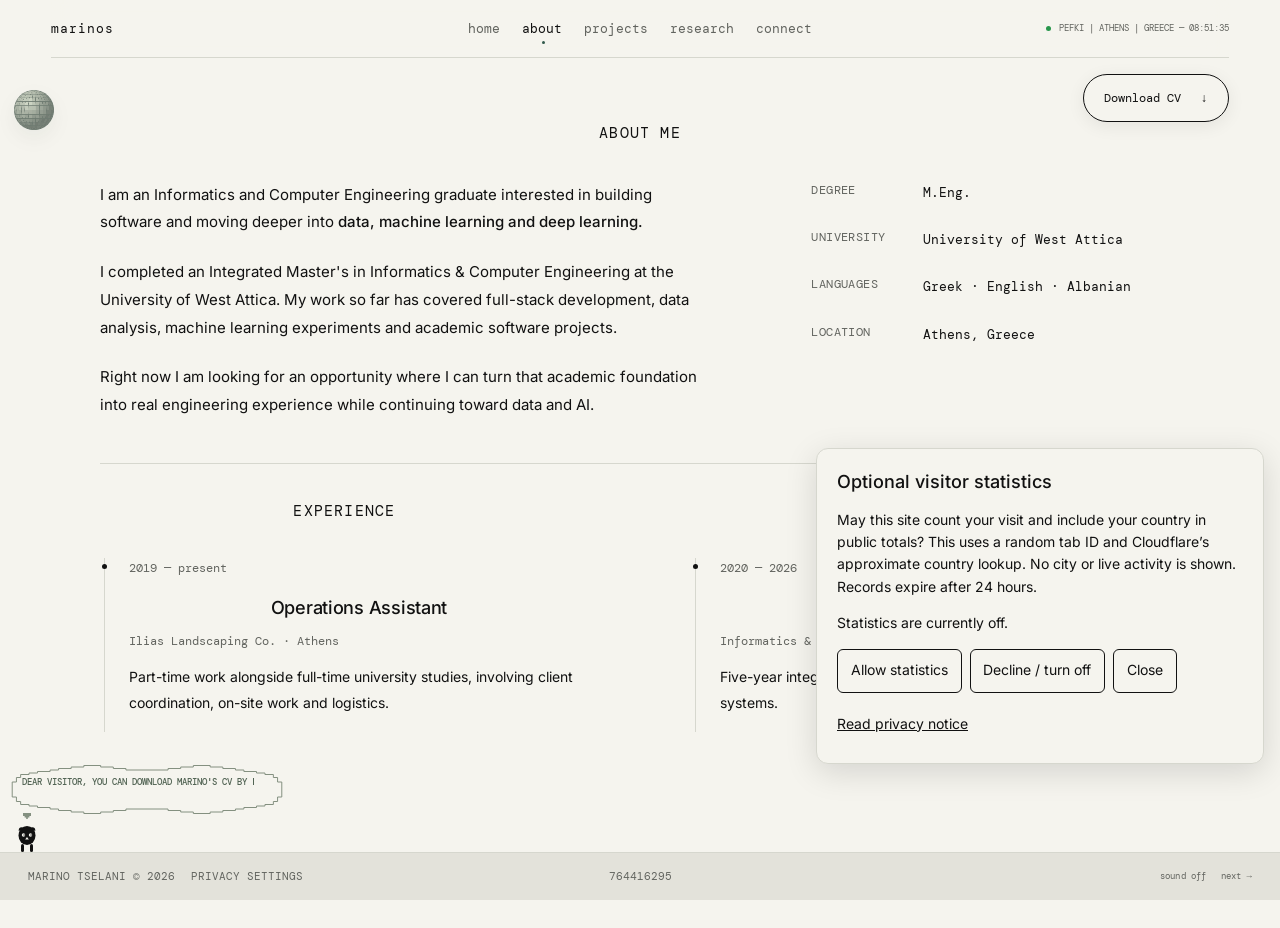
==== commit eecf19e4: "Place privacy settings as plain footer text" ====
--- a/about.html
+++ b/about.html
@@ -10,16 +10,16 @@
     />
 
     <!-- External CSS -->
-    <link rel="stylesheet" href="style.css?v=privacy-20261013" />
+    <link rel="stylesheet" href="style.css?v=privacy-footer-20261013" />
 
     <!-- External JS -->
-    <script src="page-data.js?v=privacy-20261013" defer></script>
+    <script src="page-data.js?v=privacy-footer-20261013" defer></script>
     <script src="page-router.js" defer></script>
-    <script src="main.js?v=privacy-20261013" defer></script>
+    <script src="main.js?v=privacy-footer-20261013" defer></script>
     <script src="home-archer.js" defer></script>
     <script src="disco-orb.js" defer></script>
     <script src="visitor-config.js" defer></script>
-    <script src="privacy.js" defer></script>
+    <script src="privacy.js?v=footer-20261013" defer></script>
     <script src="visitor-countries.js" defer></script>
     <script src="connect-globe.js" defer></script>
     <script src="globe-merge.js" defer></script>
--- a/style.css
+++ b/style.css
@@ -57,10 +57,14 @@
 }
 
 .privacy-settings {
-  position: fixed; right: 1rem; bottom: 5.5rem; z-index: 80;
-  font: .75rem/1.5 var(--mono); color: var(--fg); background: var(--bg);
-  border: 1px solid var(--line); border-radius: 6px; padding: .5rem .75rem;
-}
+  appearance: none; display: inline; flex: none;
+  font: inherit; text-transform: inherit; color: inherit;
+  background: none; border: 0; border-radius: 0; padding: 0;
+  cursor: pointer;
+}
+.footer-identity { display: flex; flex-wrap: wrap; align-items: center; gap: .25rem 1rem; text-align: left; }
+.privacy-settings:hover { color: var(--fg); text-decoration: underline; text-underline-offset: .2em; }
+.privacy-settings:focus-visible { outline: 1px solid var(--fg); outline-offset: 4px; }
 .privacy-panel {
   position: fixed; right: 1rem; bottom: 8.5rem; z-index: 90;
   width: min(28rem, calc(100% - 2rem)); max-height: calc(100dvh - 10rem);
@@ -82,7 +86,6 @@
 .privacy-notice h3 { font-size: 1rem; margin-top: 1.5rem; }
 .privacy-notice a { text-decoration: underline; overflow-wrap: anywhere; }
 @media (max-width: 640px) {
-  .privacy-settings { bottom: 8.5rem; }
   .privacy-panel { bottom: 11.5rem; max-height: calc(100dvh - 13rem); }
 }
 :root {
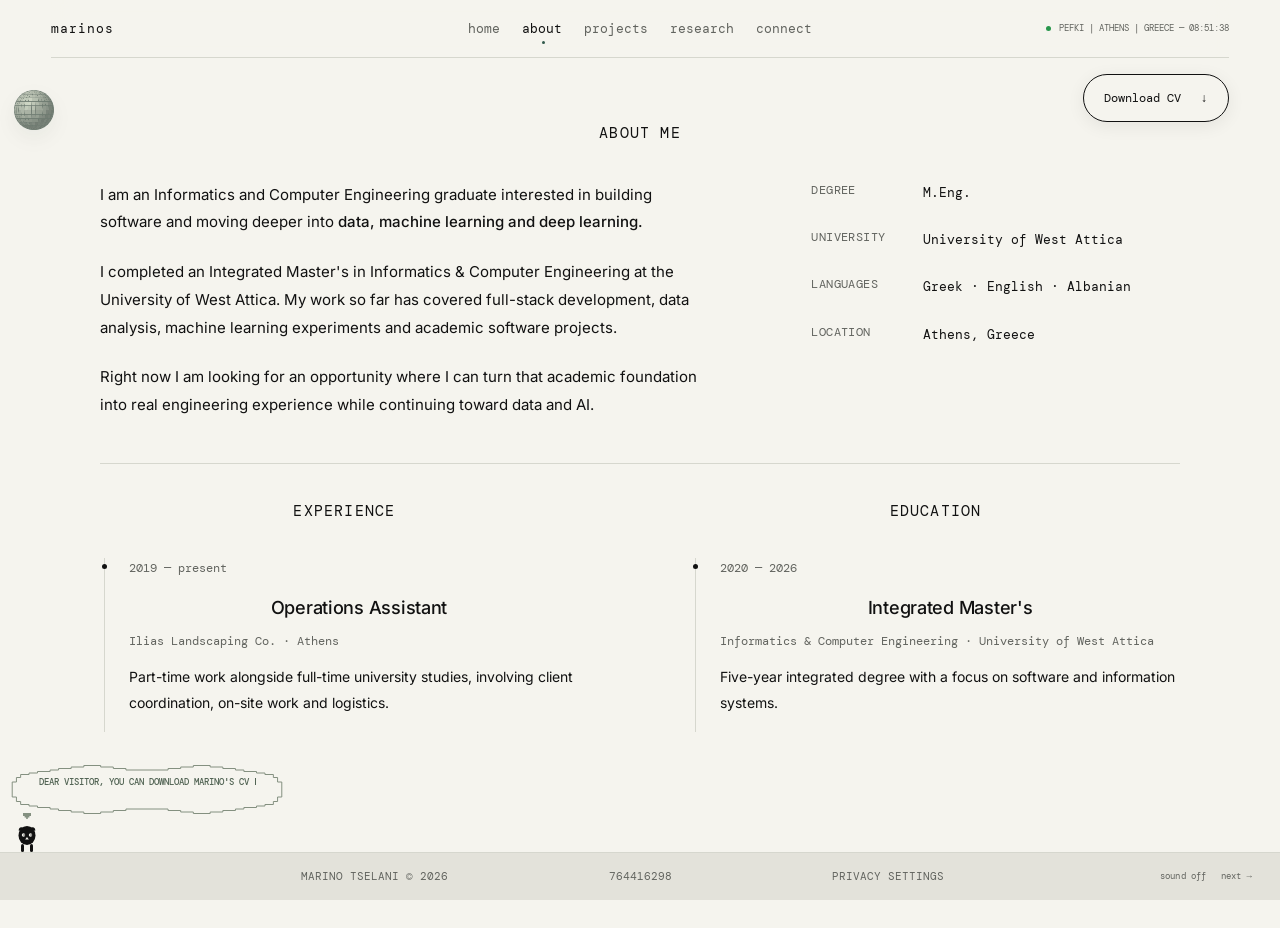
==== commit 5d0298a6: "some visual changes" ====
--- a/about.html
+++ b/about.html
@@ -10,16 +10,16 @@
     />
 
     <!-- External CSS -->
-    <link rel="stylesheet" href="style.css?v=privacy-footer-20261013" />
+    <link rel="stylesheet" href="style.css?v=privacy-bubble-20261013" />
 
     <!-- External JS -->
-    <script src="page-data.js?v=privacy-footer-20261013" defer></script>
+    <script src="page-data.js?v=privacy-bubble-20261013" defer></script>
     <script src="page-router.js" defer></script>
-    <script src="main.js?v=privacy-footer-20261013" defer></script>
+    <script src="main.js?v=privacy-bubble-20261013" defer></script>
     <script src="home-archer.js" defer></script>
     <script src="disco-orb.js" defer></script>
     <script src="visitor-config.js" defer></script>
-    <script src="privacy.js?v=footer-20261013" defer></script>
+    <script src="privacy.js?v=bubble-20261013" defer></script>
     <script src="visitor-countries.js" defer></script>
     <script src="connect-globe.js" defer></script>
     <script src="globe-merge.js" defer></script>
--- a/style.css
+++ b/style.css
@@ -62,17 +62,19 @@
   background: none; border: 0; border-radius: 0; padding: 0;
   cursor: pointer;
 }
-.footer-identity { display: flex; flex-wrap: wrap; align-items: center; gap: .25rem 1rem; text-align: left; }
 .privacy-settings:hover { color: var(--fg); text-decoration: underline; text-underline-offset: .2em; }
 .privacy-settings:focus-visible { outline: 1px solid var(--fg); outline-offset: 4px; }
 .privacy-panel {
-  position: fixed; right: 1rem; bottom: 8.5rem; z-index: 90;
-  width: min(28rem, calc(100% - 2rem)); max-height: calc(100dvh - 10rem);
-  overflow-y: auto; padding: 1.25rem; background: var(--bg); color: var(--fg);
-  border: 1px solid var(--line); border-radius: 12px; box-shadow: 0 8px 32px #0002;
+  position: fixed; left: 1rem; bottom: var(--privacy-bottom, 8.5rem); z-index: 90;
+  width: min(28rem, calc(100% - 2rem)); max-height: calc(100dvh - var(--privacy-bottom, 8.5rem) - 1rem);
+  padding: 0; background: var(--bg); color: var(--fg);
+  border: 1px solid var(--muted); border-radius: 16px; box-shadow: 0 4px 16px #0001;
   font: .875rem/1.6 var(--sans);
 }
 .privacy-panel[hidden] { display: none; }
+.privacy-panel-content { padding: 1.25rem; max-height: inherit; overflow-y: auto; border-radius: inherit; }
+.privacy-panel::after { content: ''; position: absolute; left: var(--privacy-tail, 50%); bottom: -8px; width: 14px; height: 14px; background: var(--bg); border-right: 1px solid var(--muted); border-bottom: 1px solid var(--muted); transform: translateX(-50%) rotate(45deg); }
+.has-privacy-speech .character-speech { visibility: hidden; opacity: 0; }
 .privacy-panel h2, .privacy-notice h2 { margin: 0 0 .75rem; font: 500 1.125rem/1.4 var(--sans); }
 .privacy-actions { display: flex; flex-wrap: wrap; gap: .5rem; }
 .privacy-actions button, .privacy-notice button {
@@ -85,9 +87,6 @@
 .privacy-notice::backdrop { background: #0006; }
 .privacy-notice h3 { font-size: 1rem; margin-top: 1.5rem; }
 .privacy-notice a { text-decoration: underline; overflow-wrap: anywhere; }
-@media (max-width: 640px) {
-  .privacy-panel { bottom: 11.5rem; max-height: calc(100dvh - 13rem); }
-}
 :root {
   --bg: #f5f5f1;
   --fg: #111;
@@ -1805,6 +1804,26 @@
 
   .welcome-orbit.orb-companion.is-mobile-merging { opacity: 1; }
 }
+/* Name and privacy flank the counter as one centered footer group. */
+.site-footer.has-counter { grid-template-columns: 1fr; }
+.footer-center {
+  grid-column: 1; grid-row: 1; justify-self: center;
+  display: grid; grid-template-columns: minmax(0, 1fr) 20rem minmax(0, 1fr);
+  align-items: center; gap: 2rem; width: min(54rem, 100%);
+}
+.footer-center > .footer-side { grid-column: 1; grid-row: 1; justify-self: end; text-align: right; }
+.footer-center > .footer-counter { grid-column: 2; grid-row: 1; justify-self: stretch; width: 100%; max-width: none; min-width: 0; min-height: 1.5em; display: grid; place-items: center; text-align: center; white-space: normal; overflow-wrap: anywhere; }
+.footer-center > .privacy-settings { grid-column: 3; grid-row: 1; justify-self: start; text-align: left; font: .6875rem/1.5 var(--mono); text-transform: uppercase; color: var(--muted); }
+.has-counter .music-controls { position: absolute; right: 28px; }
+@media (max-width: 1000px) {
+  .site-footer.has-counter { height: auto; min-height: 72px; grid-template-columns: minmax(0, 1fr); grid-template-rows: auto auto; gap: .5rem; padding: .65rem 12px; }
+  .has-counter .music-controls { position: static; grid-column: 1; grid-row: 2; justify-self: center; }
+  .footer-center { gap: clamp(1rem, 2vw, 2rem); }
+}
+@media (max-width: 640px) {
+  .footer-center { grid-template-columns: minmax(0, 1fr) minmax(0, 1.6fr) minmax(0, 1fr); gap: .5rem; }
+  .footer-center > .footer-counter { min-height: 4.5em; }
+}
 /* Keep mobile Connect glow local and avoid backdrop-blur flicker in the footer. */
 @media (max-width: 800px) {
   .connect .connect-globe { clip-path: inset(-32px); }
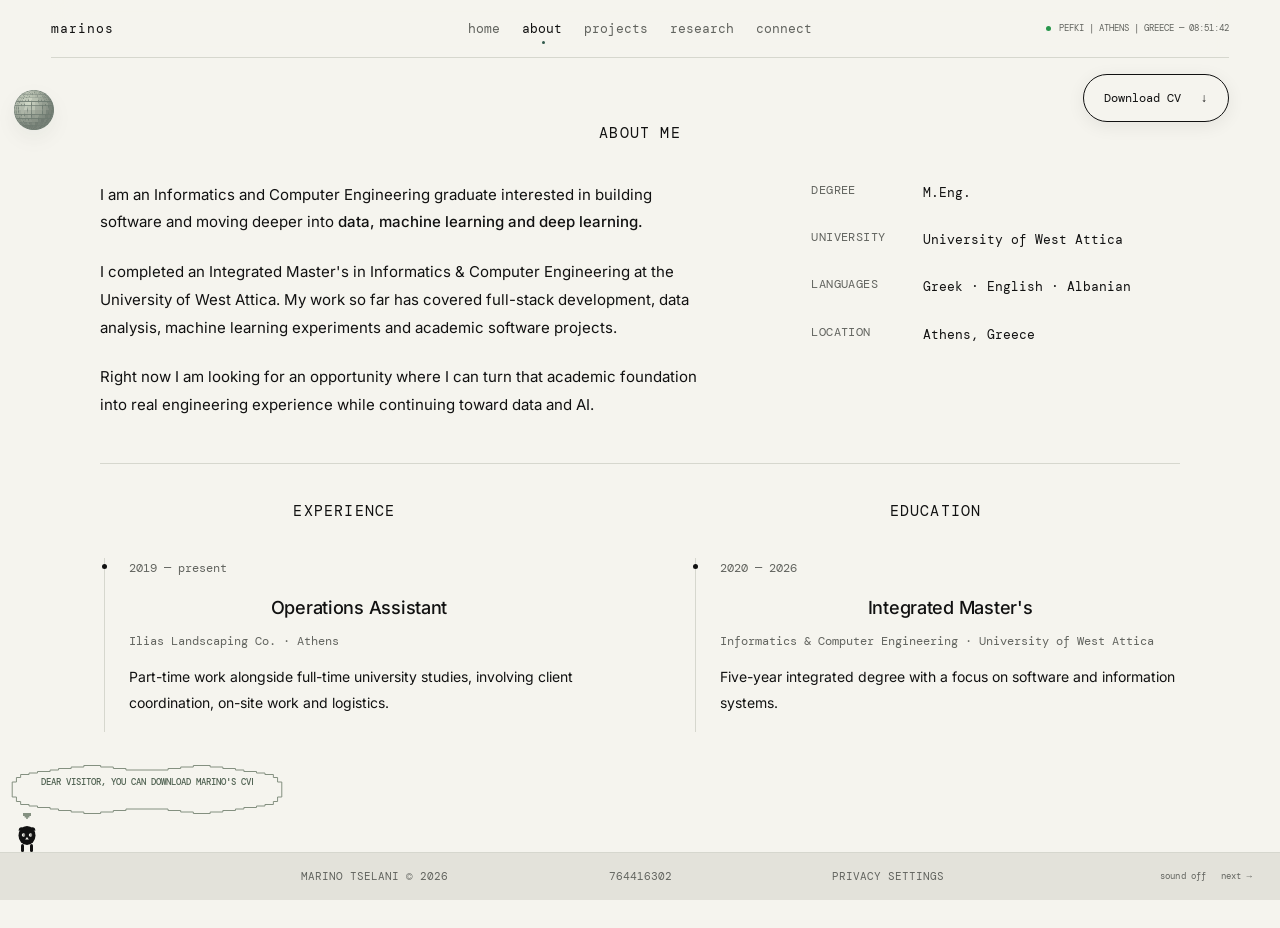
==== commit 6e518424: "some visibility and privacy changes to the connect page" ====
--- a/about.html
+++ b/about.html
@@ -10,18 +10,18 @@
     />
 
     <!-- External CSS -->
-    <link rel="stylesheet" href="style.css?v=privacy-bubble-20261013" />
+    <link rel="stylesheet" href="style.css?v=city-stats-20261014" />
 
     <!-- External JS -->
-    <script src="page-data.js?v=privacy-bubble-20261013" defer></script>
+    <script src="page-data.js?v=city-stats-20261014" defer></script>
     <script src="page-router.js" defer></script>
     <script src="main.js?v=privacy-bubble-20261013" defer></script>
     <script src="home-archer.js" defer></script>
     <script src="disco-orb.js" defer></script>
     <script src="visitor-config.js" defer></script>
-    <script src="privacy.js?v=bubble-20261013" defer></script>
-    <script src="visitor-countries.js" defer></script>
-    <script src="connect-globe.js" defer></script>
+    <script src="privacy.js?v=city-stats-20261014" defer></script>
+    <script src="visitor-countries.js?v=city-stats-20261014" defer></script>
+    <script src="connect-globe.js?v=city-stats-20261014" defer></script>
     <script src="globe-merge.js" defer></script>
   </head>
 
--- a/style.css
+++ b/style.css
@@ -67,15 +67,25 @@
 .privacy-panel {
   position: fixed; left: 1rem; bottom: var(--privacy-bottom, 8.5rem); z-index: 90;
   width: min(28rem, calc(100% - 2rem)); max-height: calc(100dvh - var(--privacy-bottom, 8.5rem) - 1rem);
-  padding: 0; background: var(--bg); color: var(--fg);
-  border: 1px solid var(--muted); border-radius: 16px; box-shadow: 0 4px 16px #0001;
-  font: .875rem/1.6 var(--sans);
+  padding: 0; background: transparent; color: #526454; isolation: isolate;
+  border: 0; border-radius: 0; box-shadow: none;
+  font: 500 .65625rem/1.6 var(--mono); text-transform: uppercase;
 }
 .privacy-panel[hidden] { display: none; }
-.privacy-panel-content { padding: 1.25rem; max-height: inherit; overflow-y: auto; border-radius: inherit; }
-.privacy-panel::after { content: ''; position: absolute; left: var(--privacy-tail, 50%); bottom: -8px; width: 14px; height: 14px; background: var(--bg); border-right: 1px solid var(--muted); border-bottom: 1px solid var(--muted); transform: translateX(-50%) rotate(45deg); }
+.privacy-panel::before {
+  content: ''; position: absolute; inset: 0; z-index: -1; pointer-events: none;
+  border: 12px solid transparent;
+  border-image: url("data:image/svg+xml,%3Csvg xmlns='http://www.w3.org/2000/svg' width='48' height='48' viewBox='0 0 48 48' shape-rendering='crispEdges'%3E%3Cpath d='M12 0H36V4H40V8H44V12H48V36H44V40H40V44H36V48H12V44H8V40H4V36H0V12H4V8H8V4H12Z' fill='%23849080'/%3E%3Cpath d='M12 2H36V6H40V10H44V14H46V34H44V38H40V42H36V46H12V42H8V38H4V34H2V14H4V10H8V6H12Z' fill='%23f5f4ee'/%3E%3C/svg%3E") 12 fill / 12px / 0 stretch;
+}
+.privacy-panel-content > * { flex-shrink: 0; min-width: 0; }
+.privacy-panel-content p { overflow-wrap: anywhere; }
+.privacy-panel .privacy-actions button { flex: 1 1 auto; white-space: normal; overflow-wrap: anywhere; }
+.privacy-panel-content { box-sizing: border-box; min-height: min(20rem, calc(100dvh - var(--privacy-bottom, 8.5rem) - 1rem)); padding: 2rem clamp(1.25rem, 5vw, 2rem); max-height: inherit; overflow-y: auto; border-radius: inherit; display: flex; flex-direction: column; justify-content: safe center; }
+.privacy-panel::after { content: ''; position: absolute; top: calc(100% + 3px); left: var(--privacy-tail, 50%); width: 8px; height: 6px; background: #849080; transform: translateX(-50%); clip-path: polygon(0 0, 100% 0, 100% 50%, 80% 50%, 80% 75%, 60% 75%, 60% 100%, 40% 100%, 40% 75%, 20% 75%, 20% 50%, 0 50%); }
 .has-privacy-speech .character-speech { visibility: hidden; opacity: 0; }
 .privacy-panel h2, .privacy-notice h2 { margin: 0 0 .75rem; font: 500 1.125rem/1.4 var(--sans); }
+.privacy-panel h2 { font-family: var(--mono); font-size: .84375rem; text-wrap: balance; overflow-wrap: anywhere; }
+.privacy-panel .privacy-actions button { border-radius: 0; border-color: #849080; background: #f5f4ee; color: inherit; text-transform: inherit; }
 .privacy-actions { display: flex; flex-wrap: wrap; gap: .5rem; }
 .privacy-actions button, .privacy-notice button {
   min-height: 44px; padding: .6rem .8rem; border: 1px solid var(--fg);
@@ -1381,7 +1391,34 @@
 .visitor-location-details summary { cursor: pointer; }
 .visitor-location-details p { margin: 5px 0; }
 .visitor-location-list { list-style: none; padding: 0; margin: 4px 0; max-height: 130px; overflow-y: auto; }
-.visitor-location-list:empty::after { content: 'No visitor locations to show'; }
+.visitor-location-list:empty::after { content: 'No approximate cities to show'; }
+
+/* Consent-based globe statistics. */
+.connect .visitor-map-info { width: min(100%, 38rem); min-width: 0; margin-inline: auto; }
+.visitor-counts { display: flex; flex-wrap: wrap; justify-content: center; align-items: baseline; gap: .35rem .65rem; margin: .5rem 0; font: .75rem/1.7 var(--mono); color: var(--muted); }
+.visitor-counts strong { font-weight: 500; color: var(--fg); font-variant-numeric: tabular-nums; }
+.visitor-divider { opacity: .45; }
+.visitor-window { white-space: nowrap; }
+.visitor-ticker { width: 100%; overflow: hidden; padding-block: .4rem; mask-image: linear-gradient(to right, transparent, #000 5%, #000 95%, transparent); }
+.visitor-ticker:focus-visible { outline: 1px solid var(--accent); outline-offset: 3px; mask-image: none; }
+.visitor-ticker-track { display: flex; width: max-content; min-width: 200%; animation: country-ticker var(--ticker-duration, 28s) linear infinite; }
+.visitor-ticker-track:empty { display: none; }
+.visitor-ticker-group { display: flex; flex: 1 0 auto; align-items: center; justify-content: space-around; gap: 2rem; padding-right: 2rem; font: .6875rem/1.6 var(--mono); color: var(--accent); white-space: nowrap; }
+.visitor-ticker-group > span::before { content: ''; display: inline-block; width: 4px; height: 4px; margin-right: .5rem; background: #b77535; }
+.visitor-ticker:hover .visitor-ticker-track, .visitor-ticker:focus-within .visitor-ticker-track, .visitor-ticker.is-paused .visitor-ticker-track { animation-play-state: paused; }
+.visitor-statistics-caption { display: flex; flex-wrap: wrap; gap: .5rem; justify-content: center; align-items: baseline; }
+.visitor-statistics-caption [data-ticker-pause] { appearance: none; border: 0; background: transparent; color: var(--muted); padding: .35rem; font: .625rem/1.5 var(--mono); cursor: pointer; text-decoration: underline; text-underline-offset: .2em; }
+.visitor-statistics-caption [data-ticker-pause]:focus-visible { outline: 1px solid var(--accent); }
+.visitor-map-info:not(:has(.visitor-ticker-group > span)) [data-ticker-pause] { display: none; }
+.globe-country-light { transition: opacity 1.2s ease; }
+@keyframes country-ticker { to { transform: translateX(-50%); } }
+@media (prefers-reduced-motion: reduce) {
+  .visitor-ticker { overflow-x: auto; mask-image: none; }
+  .visitor-ticker-track { animation: none; min-width: 0; }
+  .visitor-ticker-group[aria-hidden] { display: none; }
+  .visitor-statistics-caption [data-ticker-pause] { display: none; }
+  .globe-country-light { transition: none; }
+}
 /* About: quiet typography, open columns, and parallel background timelines. */
 .about-page {
   max-width: 1080px;
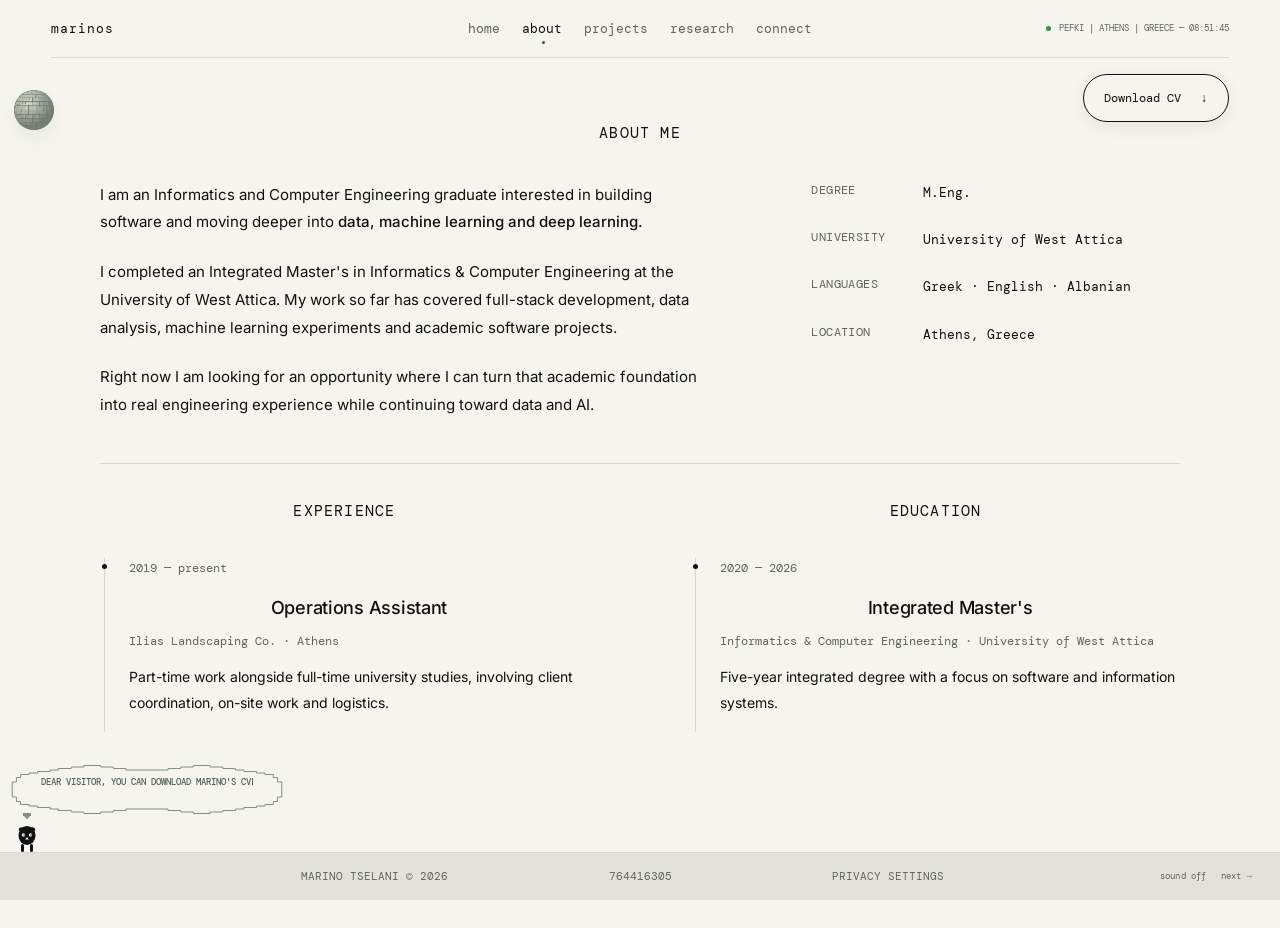
==== commit b2eb3ebf: "Simplify Connect visitor display" ====
--- a/about.html
+++ b/about.html
@@ -13,7 +13,7 @@
     <link rel="stylesheet" href="style.css?v=city-stats-20261014" />
 
     <!-- External JS -->
-    <script src="page-data.js?v=city-stats-20261014" defer></script>
+    <script src="page-data.js?v=connect-clean-20261014" defer></script>
     <script src="page-router.js" defer></script>
     <script src="main.js?v=privacy-bubble-20261013" defer></script>
     <script src="home-archer.js" defer></script>
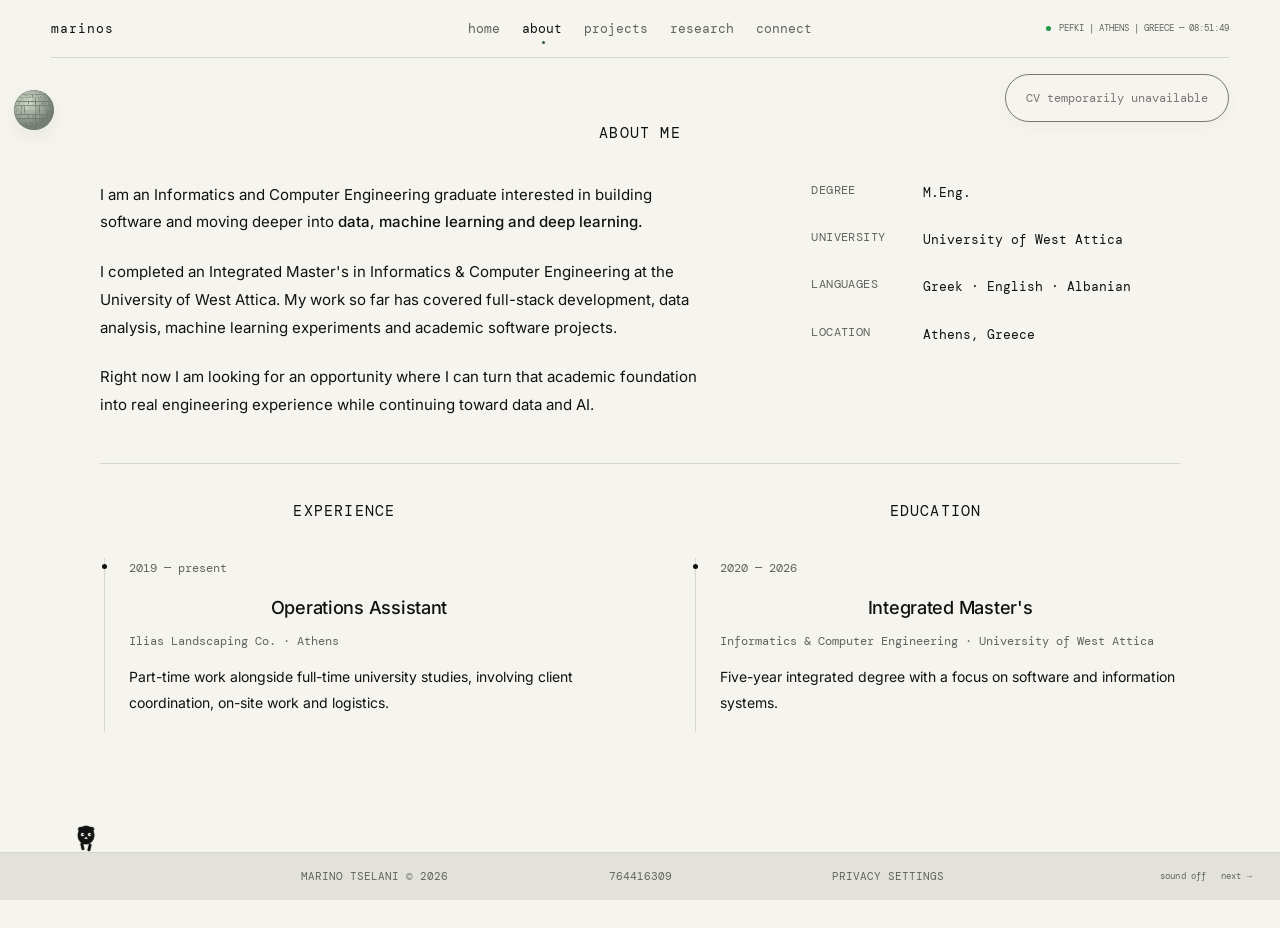
==== commit 9fdb2df7: "Temporarily disable CV download" ====
--- a/about.html
+++ b/about.html
@@ -44,8 +44,8 @@
       </header>
 
       <main id="main" class="page-content about-page">
-        <button type="button" class="cv-download" aria-label="Download Marino Tselani's CV (PDF)">
-          <span>Download CV</span><span aria-hidden="true">↓</span>
+        <button type="button" class="cv-download" disabled aria-label="CV download temporarily unavailable">
+          <span>CV temporarily unavailable</span>
         </button>
 <section id="about">
           <div class="section-grid">
--- a/style.css
+++ b/style.css
@@ -1636,7 +1636,7 @@
   text-decoration: none;
   transition: transform .2s ease, background-color .2s ease, color .2s ease;
 }
-.cv-download:hover {
+.cv-download:not(:disabled):hover {
   transform: translateY(-3px);
   background: var(--fg);
   color: var(--bg);
@@ -1686,6 +1686,10 @@
 }
 
 .cv-download { cursor: pointer; }
+.cv-download:disabled {
+  cursor: not-allowed;
+  opacity: .55;
+}
 
 /* Type each page heading only on its first visit in the current tab session. */
 @media (prefers-reduced-motion: no-preference) {
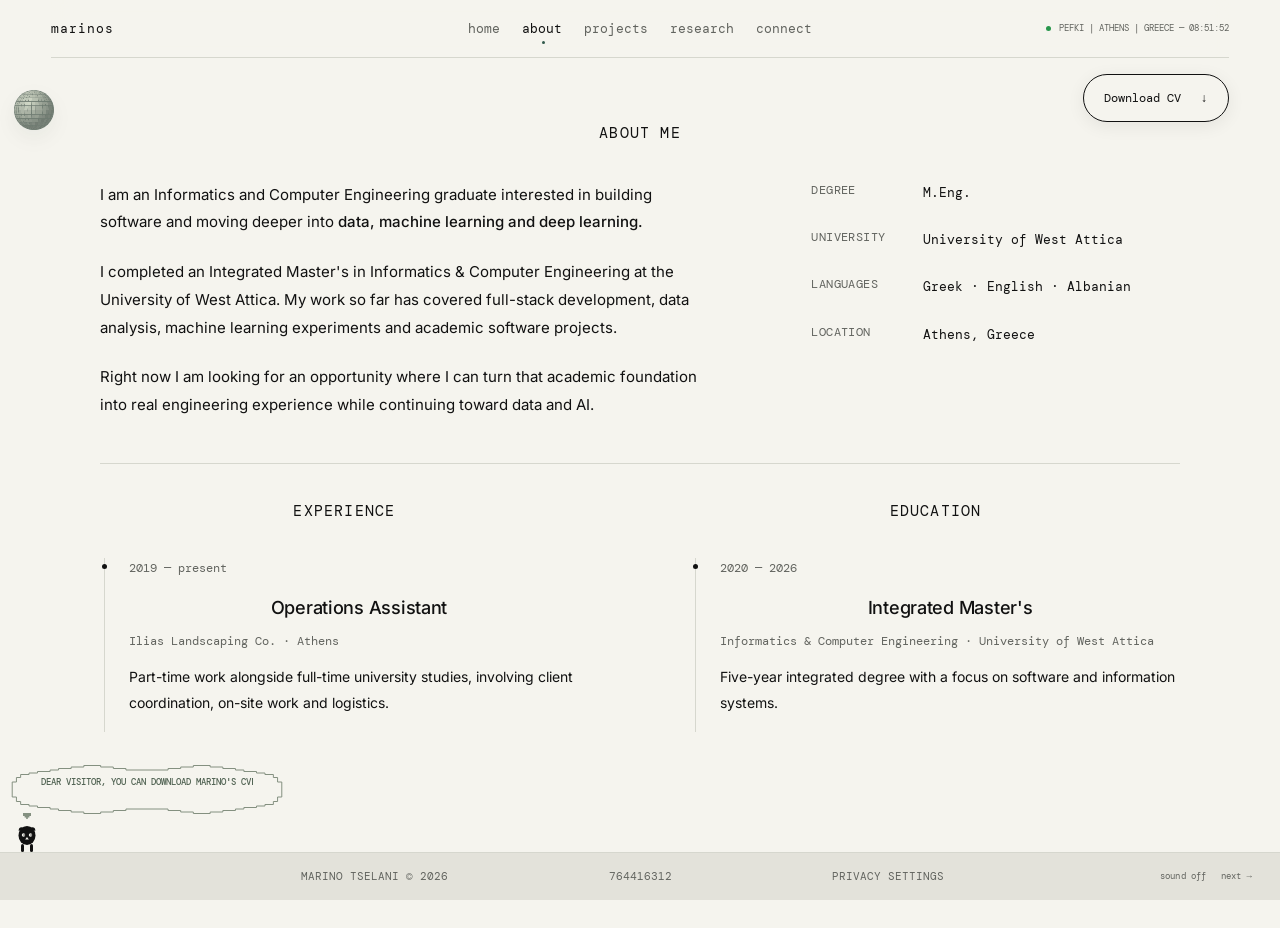
==== commit dc66b9c6: "Restore CV download availability" ====
--- a/about.html
+++ b/about.html
@@ -44,8 +44,8 @@
       </header>
 
       <main id="main" class="page-content about-page">
-        <button type="button" class="cv-download" disabled aria-label="CV download temporarily unavailable">
-          <span>CV temporarily unavailable</span>
+        <button type="button" class="cv-download" aria-label="Download Marino Tselani's CV (PDF)">
+          <span>Download CV</span><span aria-hidden="true">↓</span>
         </button>
 <section id="about">
           <div class="section-grid">
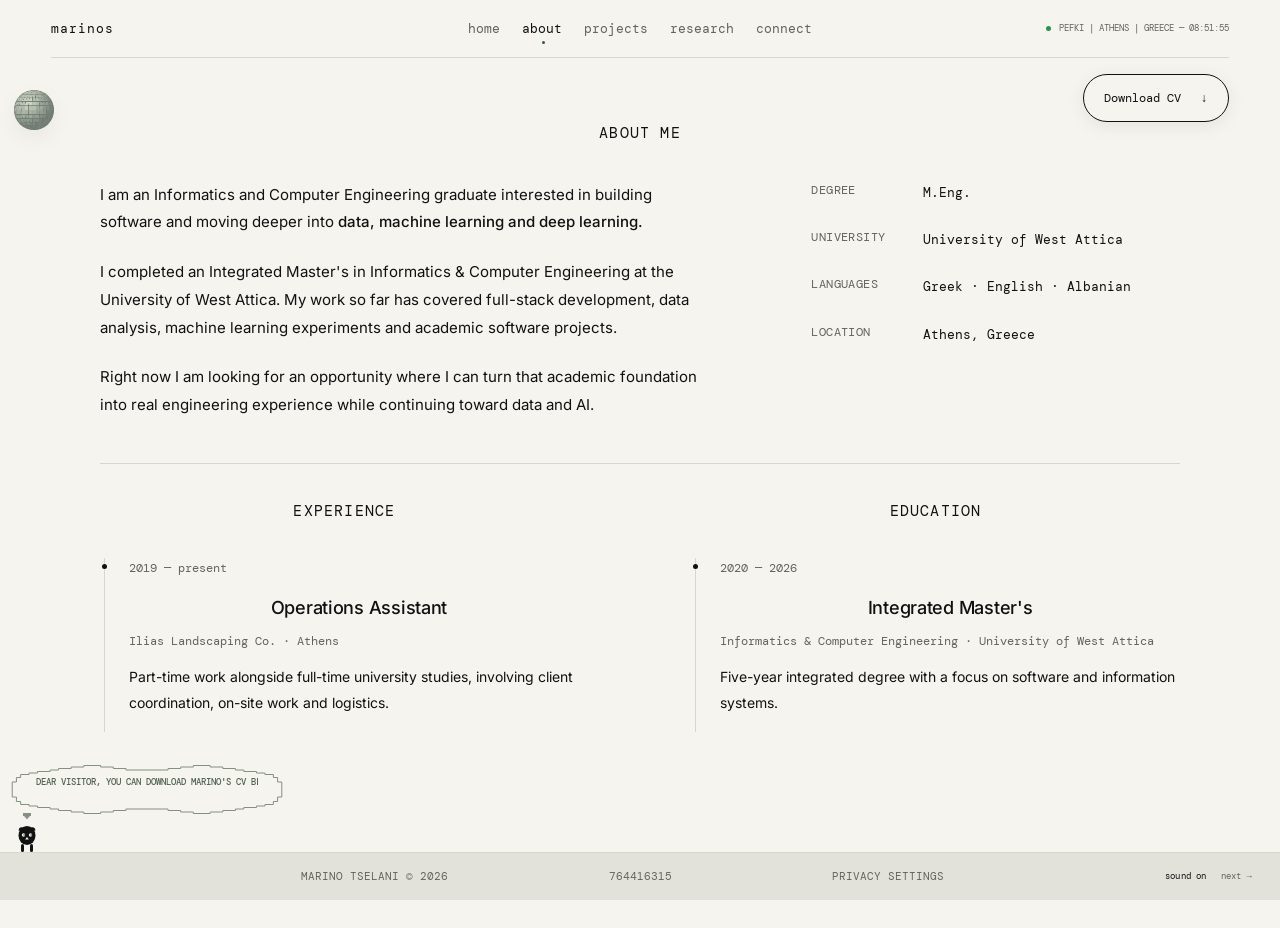
==== commit 4e26ef2d: "Require fresh permission before sharing visitor location" ====
--- a/about.html
+++ b/about.html
@@ -19,7 +19,7 @@
     <script src="home-archer.js" defer></script>
     <script src="disco-orb.js" defer></script>
     <script src="visitor-config.js" defer></script>
-    <script src="privacy.js?v=city-stats-20261014" defer></script>
+    <script src="privacy.js?v=location-consent-20261023" defer></script>
     <script src="visitor-countries.js?v=city-stats-20261014" defer></script>
     <script src="connect-globe.js?v=city-stats-20261014" defer></script>
     <script src="globe-merge.js" defer></script>
